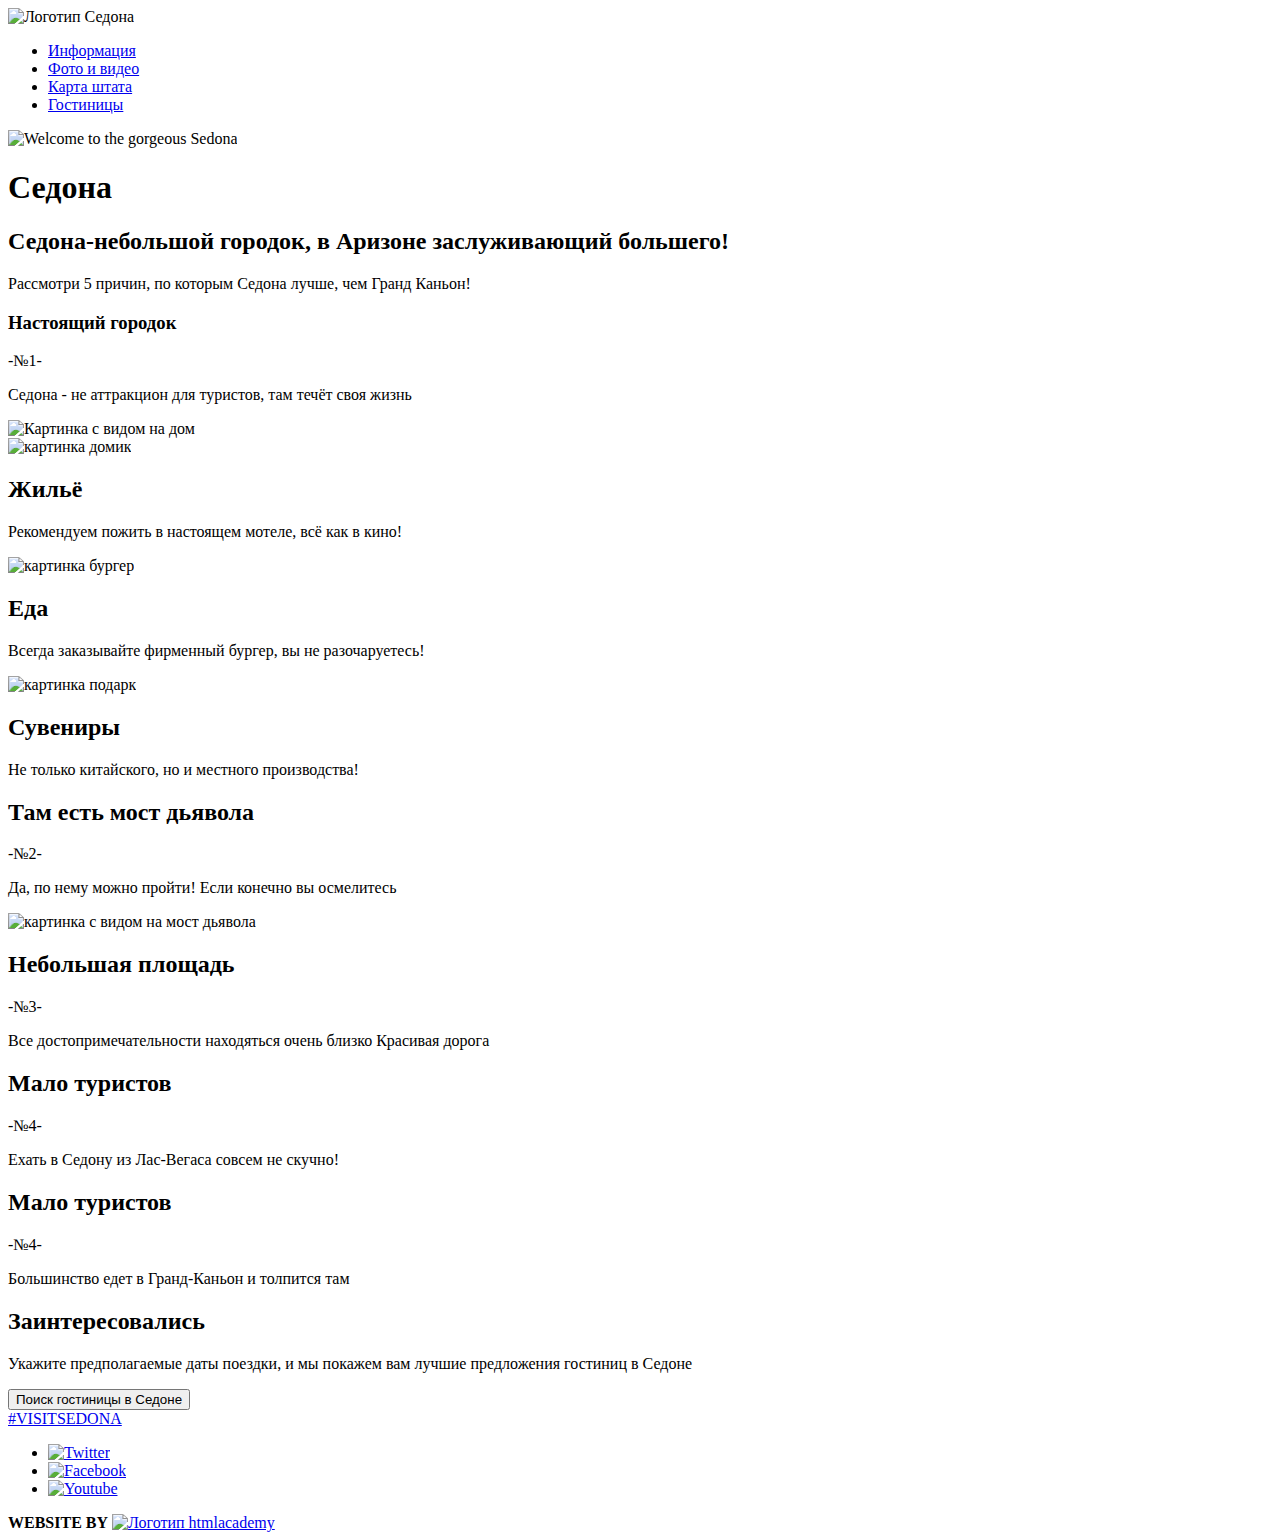
==== index.html @ a9cdaf51 "исправила ошибки в главной странице" ====
<!DOCTYPE html>
<html lang="ru">

<head>
	<meta charset="utf-8">
	<title>HTML Academy: Седона</title>
</head>

<body>
	<header class="main-header">
		<nav class="main-navigation">
			<a class="main-header-logo">
				<img src="img/sedona-logo.png" width="138" height="70" alt="Логотип Седона">
			</a>
			<ul>
				<li>
					<a href="#">Информация</a>
				</li>
				<li>
					<a href="#">Фото и видео</a>
				</li>
				<li>
					<a href="#">Карта штата</a>
				</li>
				<li>
					<a href="#">Гостиницы</a>
				</li>
			</ul>
		</nav>
		<section class="picture">
			<img src="img/Welcome.jpg" width="458" height="352" alt="Welcome to the gorgeous Sedona">
		</section>
	</header>
	<main class="container">
		<h1 class="visually-hidden">Седона</h1>
		<section class="slogan">
			<h2>Седона-небольшой городок, в Аризоне заслуживающий большего!</h2>
			<p>Рассмотри 5 причин, по которым Седона лучше, чем Гранд Каньон!</p>
		</section>
		<section class="reasons">
			<section class="first-reason">
				<div class="first-reason-blue">
					<h3>Настоящий городок</h3>
					<p>-№1-</p>
					<p>Седона - не аттракцион для туристов, там течёт своя жизнь</p>
				</div>
				<img src="img/house-sedona.jpg" width="800" height="256" alt="Картинка с видом на дом">
			</section>
			<section class="specific-reason">
				<section class="housing">
					<img src="img/icon-1.png" width="75" height="72" alt="картинка домик">
					<h2>Жильё</h2>
					<p>Рекомендуем пожить в настоящем мотеле, всё как в кино!</p>
				</section>
				<section class="food">
					<img src="img/icon-2.png" width="64" height="76" alt="картинка бургер">
					<h2>Еда</h2>
					<p>Всегда заказывайте фирменный бургер, вы не разочаруетесь!</p>
				</section>
				<section class="souvenirs">
					<img src="img/icon-3.png" wight="74" heidth="70" alt="картинка подарк">
					<h2>Сувениры</h2>
					<p>Не только китайского, но и местного производства!</p>
				</section>
				<section class="second-reason">
					<div class="second-reason-blue">
						<h2>Там есть мост дьявола</h2>
						<p>-№2-</p>
						<p>Да, по нему можно пройти! Если конечно вы осмелитесь</p>
					</div>
					<img src="img/devil-bridge.jpg" width="800" heidth="256" alt="картинка с видом на мост дьявола">
				</section>
				<section class="third-reason">
					<h2>Небольшая площадь</h2>
					<p>-№3-</p>
					<p>Все достопримечательности находяться очень близко Красивая дорога</p>
				</section>
				<section class="fourth-reason">
					<h2>Мало туристов</h2>
					<p>-№4-</p>
					<p>Ехать в Седону из Лас-Вегаса совсем не скучно!</p>
				</section>
				<section class="fifth-reason">
					<h2>Мало туристов</h2>
					<p>-№4-</p>
					<p>Большинство едет в Гранд-Каньон и толпится там</p>
				</section>
			</section>
			<section class="search-form">
				<h2 class="text-title ">Заинтересовались</h2>
				<p class="text-description ">Укажите предполагаемые даты поездки, и мы покажем вам лучшие предложения гостиниц в Седоне</p>
				<button type="button" class="search">Поиск гостиницы в Седоне</button>
			</section>
			<section class="map">
			</section>

	</main>
</body>
<footer>
	<footer class="main-footer ">
		<a class="site" href="# ">#VISITSEDONA</a>
		<ul class="footer-social ">
			<li>
				<a class="social-button tw" href="#">
					<img src="img/t.jpg" width="46" height="48" alt="Twitter">
				</a>
			</li>
			<li>
				<a class="social-button fb" href="#">
					<img src="img/fb-icon.jpg" width="46" height="48" alt="Facebook">
				</a>
			</li>
			<li>
				<a class="social-button yt" href="#">
					<img src="img/youtube.jpg" width="46" height="48" alt="Youtube">
				</a>
			</li>
		</ul>
		<div>
			<b>WEBSITE BY</b>
			<a href="https://htmlacademy.ru">
				<img src="img/logo-name.png " width="115" heidth="41" alt="Логотип htmlacademy">
			</a>
		</div>
	</footer>

</html>
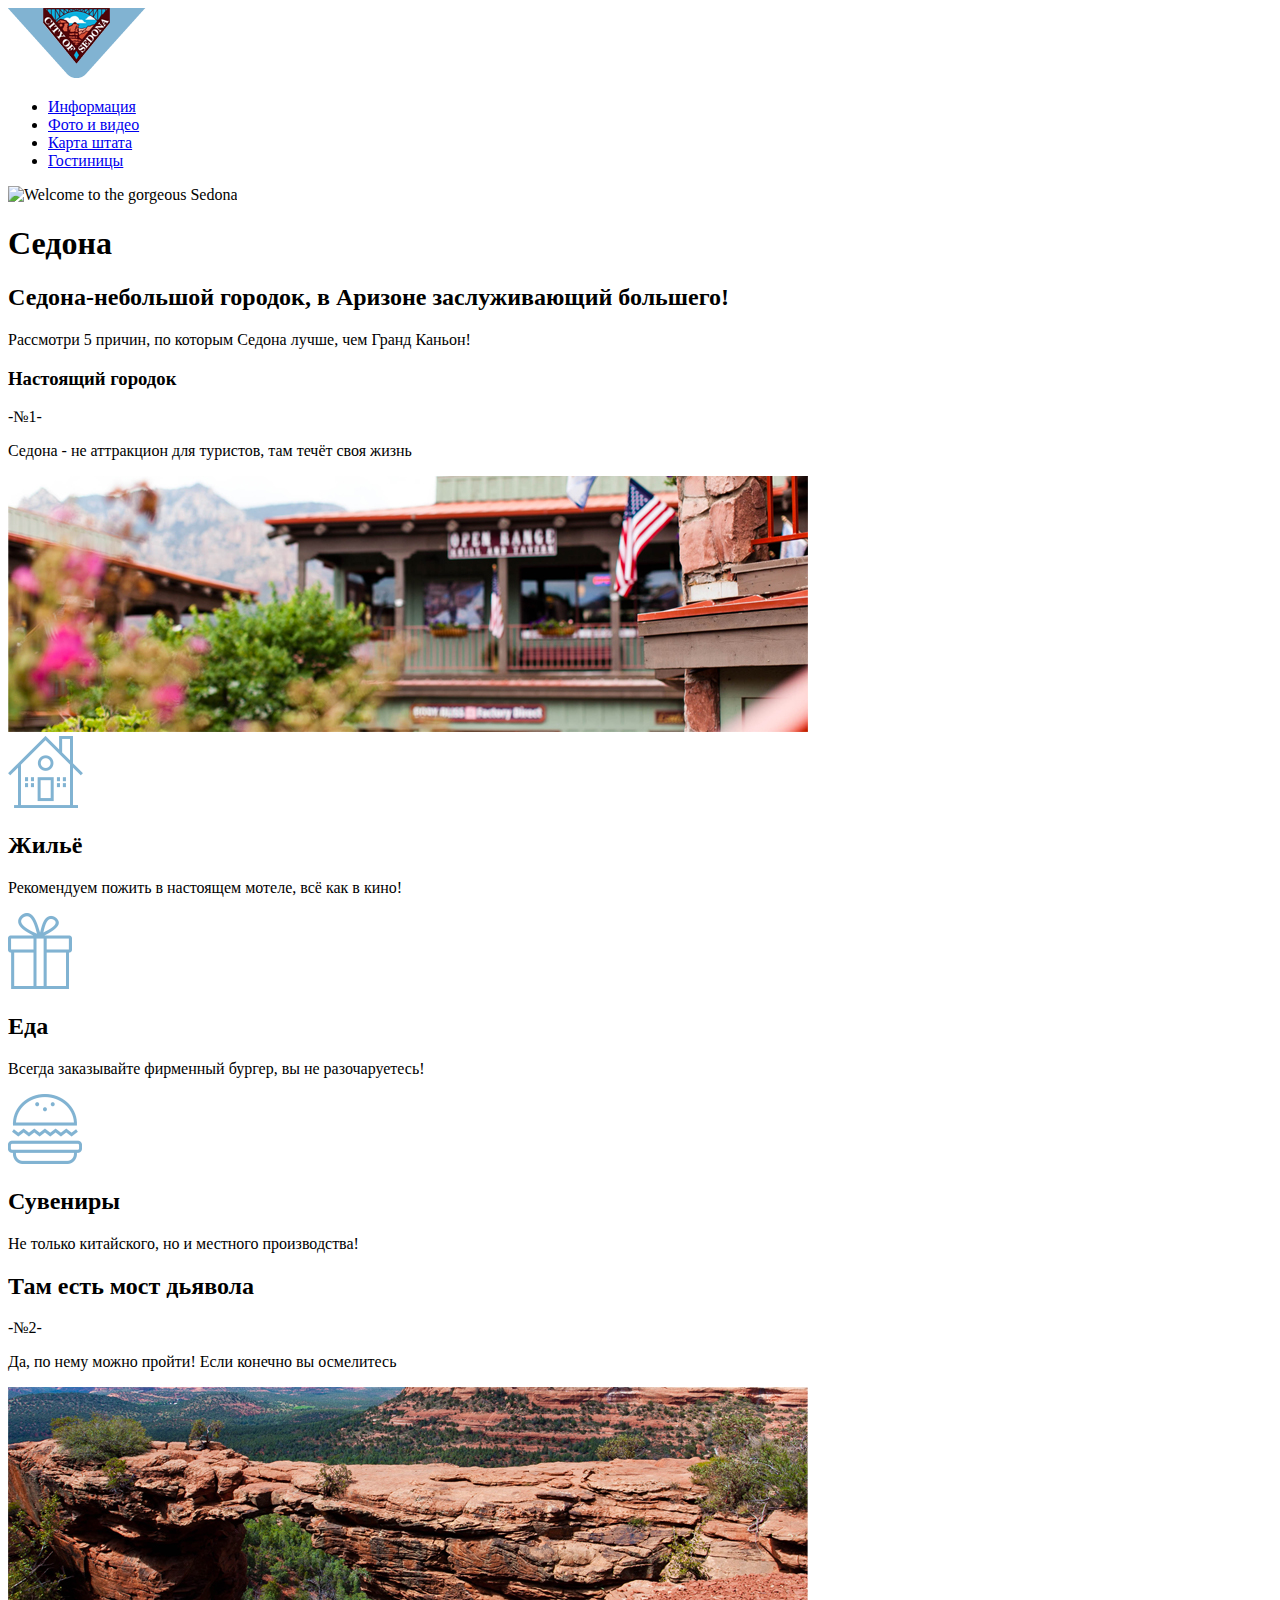
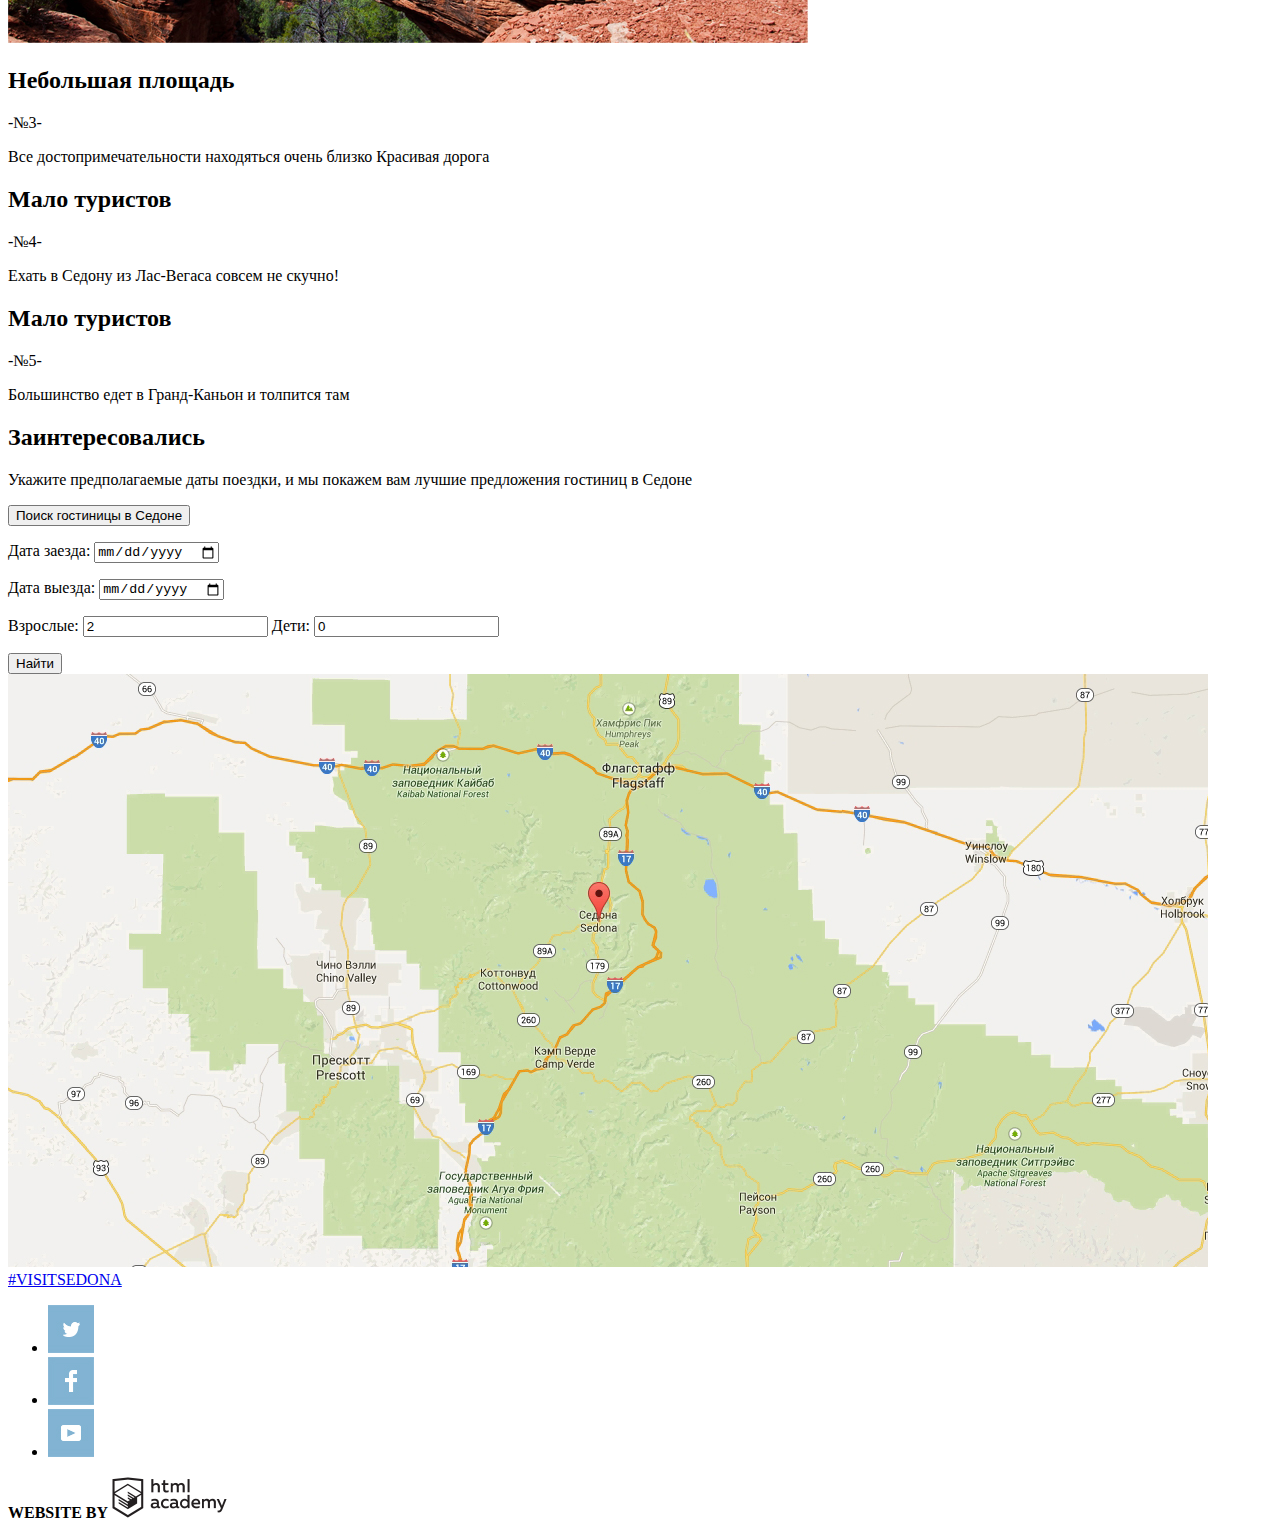
==== commit 952f9b6a: "добавила формы на главную и внутреннюю страницы" ====
--- a/index.html
+++ b/index.html
@@ -62,64 +62,80 @@
 					<h2>Сувениры</h2>
 					<p>Не только китайского, но и местного производства!</p>
 				</section>
-				<section class="second-reason">
-					<div class="second-reason-blue">
-						<h2>Там есть мост дьявола</h2>
-						<p>-№2-</p>
-						<p>Да, по нему можно пройти! Если конечно вы осмелитесь</p>
-					</div>
-					<img src="img/devil-bridge.jpg" width="800" heidth="256" alt="картинка с видом на мост дьявола">
-				</section>
-				<section class="third-reason">
-					<h2>Небольшая площадь</h2>
-					<p>-№3-</p>
-					<p>Все достопримечательности находяться очень близко Красивая дорога</p>
-				</section>
-				<section class="fourth-reason">
-					<h2>Мало туристов</h2>
-					<p>-№4-</p>
-					<p>Ехать в Седону из Лас-Вегаса совсем не скучно!</p>
-				</section>
-				<section class="fifth-reason">
-					<h2>Мало туристов</h2>
-					<p>-№4-</p>
-					<p>Большинство едет в Гранд-Каньон и толпится там</p>
-				</section>
 			</section>
-			<section class="search-form">
-				<h2 class="text-title ">Заинтересовались</h2>
-				<p class="text-description ">Укажите предполагаемые даты поездки, и мы покажем вам лучшие предложения гостиниц в Седоне</p>
-				<button type="button" class="search">Поиск гостиницы в Седоне</button>
+			<section class="second-reason">
+				<div class="second-reason-blue">
+					<h2>Там есть мост дьявола</h2>
+					<p>-№2-</p>
+					<p>Да, по нему можно пройти! Если конечно вы осмелитесь</p>
+				</div>
+				<img src="img/devil-bridge.jpg" width="800" heidth="256" alt="картинка с видом на мост дьявола">
 			</section>
-			<section class="map">
+			<section class="third-fourth-fifth-reasons">
+				<h2>Небольшая площадь</h2>
+				<p>-№3-</p>
+				<p>Все достопримечательности находяться очень близко Красивая дорога</p>
+				<h2>Мало туристов</h2>
+				<p>-№4-</p>
+				<p>Ехать в Седону из Лас-Вегаса совсем не скучно!</p>
+				<h2>Мало туристов</h2>
+				<p>-№5-</p>
+				<p>Большинство едет в Гранд-Каньон и толпится там</p>
 			</section>
-
+		</section>
+		<section class="search-form">
+			<h2 class="text-title ">Заинтересовались</h2>
+			<p class="text-description ">Укажите предполагаемые даты поездки, и мы покажем вам лучшие предложения гостиниц в Седоне</p>
+			<form action="#" method="GET">
+				<p>
+					<button class="button">Поиск гостиницы в Седоне</button>
+				</p>
+				<p>
+					<label for="entry">Дата заезда:</label>
+					<input type="date" id="entry" value="24 апреля 2017">
+				</p>
+				<p>
+					<label for="departure">Дата выезда:</label>
+					<input type="date" id="departure" value="4 июля 2017">
+				</p>
+				<p>
+					<label for="adults">Взрослые:</label>
+					<input type="number" id="adults" name="adults" value="2">
+					<label for="children">Дети:</label>
+					<input type="number" id="children" name="children" value="0">
+				</p>
+				<button class="button" type="submit">Найти</button>
+			</form>
+			<div class="map ">
+				<img src="img/map.jpg " width="1200 " height="593 " alt="Карта Седоны ">
+			</div>
+		</section>
 	</main>
 </body>
 <footer>
 	<footer class="main-footer ">
-		<a class="site" href="# ">#VISITSEDONA</a>
+		<a class="site " href="# ">#VISITSEDONA</a>
 		<ul class="footer-social ">
 			<li>
-				<a class="social-button tw" href="#">
-					<img src="img/t.jpg" width="46" height="48" alt="Twitter">
+				<a class="social-button tw " href="# ">
+					<img src="img/t.jpg " width="46 " height="48 " alt="Twitter ">
 				</a>
 			</li>
 			<li>
-				<a class="social-button fb" href="#">
-					<img src="img/fb-icon.jpg" width="46" height="48" alt="Facebook">
+				<a class="social-button fb " href="# ">
+					<img src="img/fb-icon.jpg " width="46 " height="48 " alt="Facebook ">
 				</a>
 			</li>
 			<li>
-				<a class="social-button yt" href="#">
-					<img src="img/youtube.jpg" width="46" height="48" alt="Youtube">
+				<a class="social-button yt " href="# ">
+					<img src="img/youtube.jpg " width="46 " height="48 " alt="Youtube ">
 				</a>
 			</li>
 		</ul>
 		<div>
 			<b>WEBSITE BY</b>
-			<a href="https://htmlacademy.ru">
-				<img src="img/logo-name.png " width="115" heidth="41" alt="Логотип htmlacademy">
+			<a href="https://htmlacademy.ru ">
+				<img src="img/logo-name.png " width="115 " heidth="41 " alt="Логотип htmlacademy ">
 			</a>
 		</div>
 	</footer>
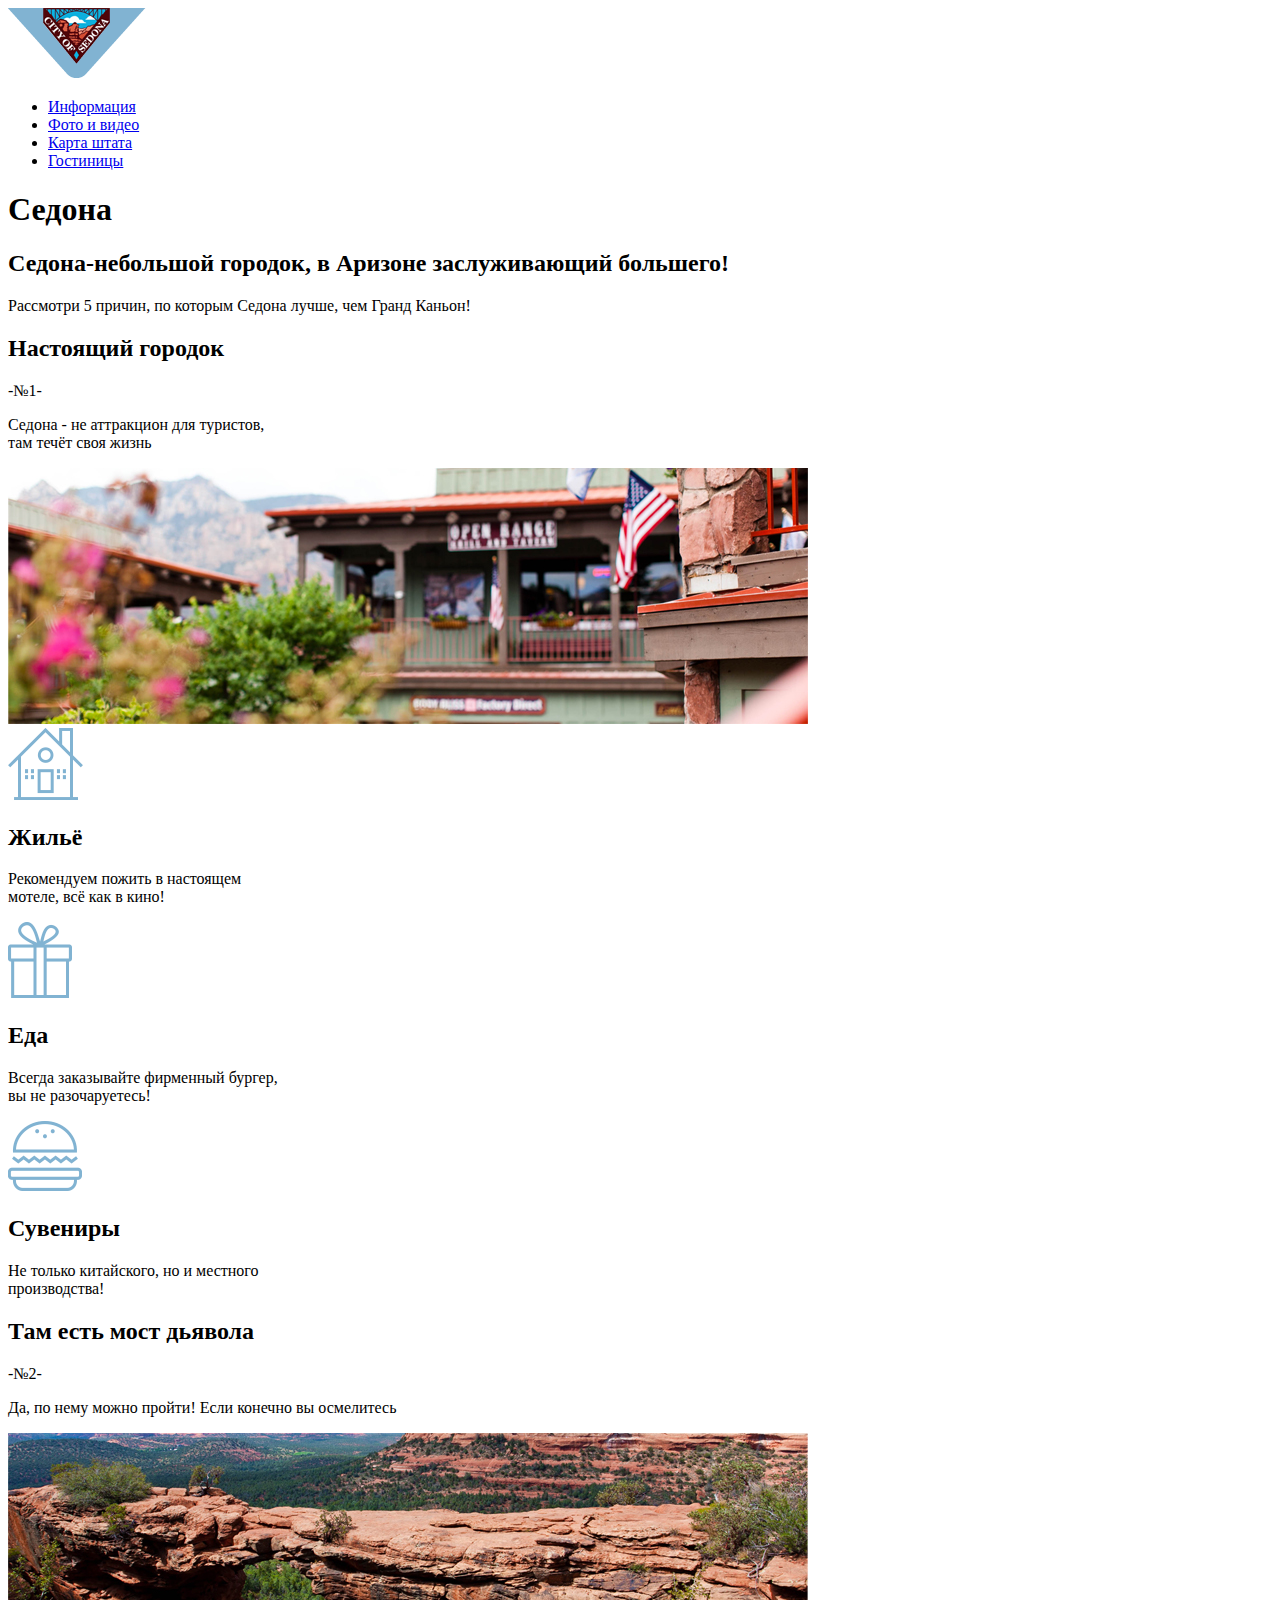
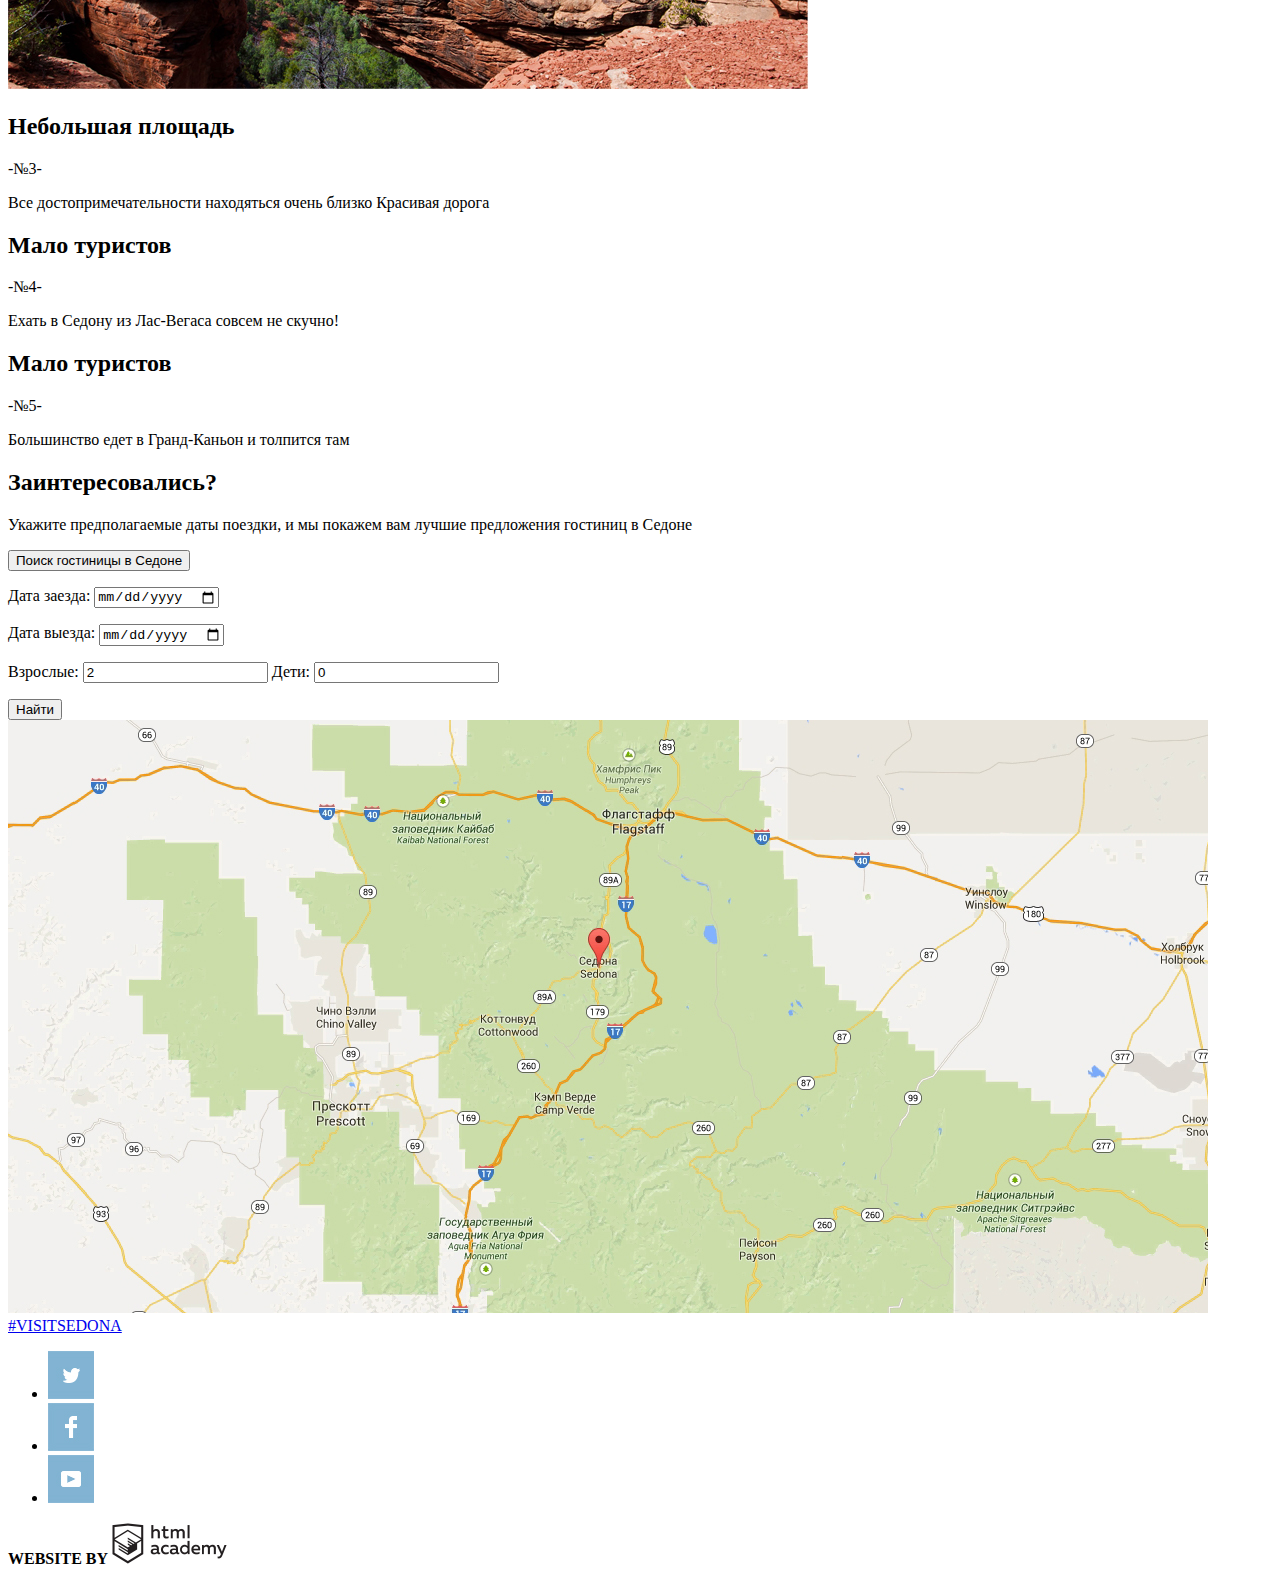
==== commit c4279473: "исправляю ошибки в разметке" ====
--- a/index.html
+++ b/index.html
@@ -4,6 +4,8 @@
 <head>
 	<meta charset="utf-8">
 	<title>HTML Academy: Седона</title>
+	<link href="https://fonts.googleapis.com/css?family=PT+Sans:400,700&amp;subset=cyrillic" rel="stylesheet">
+	<link href="css/style.css" rel="stylesheet">
 </head>
 
 <body>
@@ -27,12 +29,11 @@
 				</li>
 			</ul>
 		</nav>
-		<section class="picture">
-			<img src="img/Welcome.jpg" width="458" height="352" alt="Welcome to the gorgeous Sedona">
-		</section>
+
 	</header>
 	<main class="container">
 		<h1 class="visually-hidden">Седона</h1>
+		<div class="picture"></div>
 		<section class="slogan">
 			<h2>Седона-небольшой городок, в Аризоне заслуживающий большего!</h2>
 			<p>Рассмотри 5 причин, по которым Седона лучше, чем Гранд Каньон!</p>
@@ -40,9 +41,10 @@
 		<section class="reasons">
 			<section class="first-reason">
 				<div class="first-reason-blue">
-					<h3>Настоящий городок</h3>
+					<h2>Настоящий городок</h2>
 					<p>-№1-</p>
-					<p>Седона - не аттракцион для туристов, там течёт своя жизнь</p>
+					<p>Седона - не аттракцион для туристов,
+						<br> там течёт своя жизнь</p>
 				</div>
 				<img src="img/house-sedona.jpg" width="800" height="256" alt="Картинка с видом на дом">
 			</section>
@@ -50,17 +52,20 @@
 				<section class="housing">
 					<img src="img/icon-1.png" width="75" height="72" alt="картинка домик">
 					<h2>Жильё</h2>
-					<p>Рекомендуем пожить в настоящем мотеле, всё как в кино!</p>
+					<p>Рекомендуем пожить в настоящем
+						<br> мотеле, всё как в кино!</p>
 				</section>
 				<section class="food">
 					<img src="img/icon-2.png" width="64" height="76" alt="картинка бургер">
 					<h2>Еда</h2>
-					<p>Всегда заказывайте фирменный бургер, вы не разочаруетесь!</p>
+					<p>Всегда заказывайте фирменный бургер,
+						<br> вы не разочаруетесь!</p>
 				</section>
 				<section class="souvenirs">
 					<img src="img/icon-3.png" wight="74" heidth="70" alt="картинка подарк">
 					<h2>Сувениры</h2>
-					<p>Не только китайского, но и местного производства!</p>
+					<p>Не только китайского, но и местного
+						<br> производства!</p>
 				</section>
 			</section>
 			<section class="second-reason">
@@ -71,20 +76,26 @@
 				</div>
 				<img src="img/devil-bridge.jpg" width="800" heidth="256" alt="картинка с видом на мост дьявола">
 			</section>
-			<section class="third-fourth-fifth-reasons">
-				<h2>Небольшая площадь</h2>
-				<p>-№3-</p>
-				<p>Все достопримечательности находяться очень близко Красивая дорога</p>
-				<h2>Мало туристов</h2>
-				<p>-№4-</p>
-				<p>Ехать в Седону из Лас-Вегаса совсем не скучно!</p>
-				<h2>Мало туристов</h2>
-				<p>-№5-</p>
-				<p>Большинство едет в Гранд-Каньон и толпится там</p>
+			<section class="three-reasons">
+				<section class="third-reason">
+					<h2>Небольшая площадь</h2>
+					<p>-№3-</p>
+					<p>Все достопримечательности находяться очень близко Красивая дорога</p>
+				</section>
+				<section class="fourth-reason">
+					<h2>Мало туристов</h2>
+					<p>-№4-</p>
+					<p>Ехать в Седону из Лас-Вегаса совсем не скучно!</p>
+				</section>
+				<section class="fourth-reason">
+					<h2>Мало туристов</h2>
+					<p>-№5-</p>
+					<p>Большинство едет в Гранд-Каньон и толпится там</p>
+				</section>
 			</section>
 		</section>
 		<section class="search-form">
-			<h2 class="text-title ">Заинтересовались</h2>
+			<h2 class="text-title ">Заинтересовались?</h2>
 			<p class="text-description ">Укажите предполагаемые даты поездки, и мы покажем вам лучшие предложения гостиниц в Седоне</p>
 			<form action="#" method="GET">
 				<p>
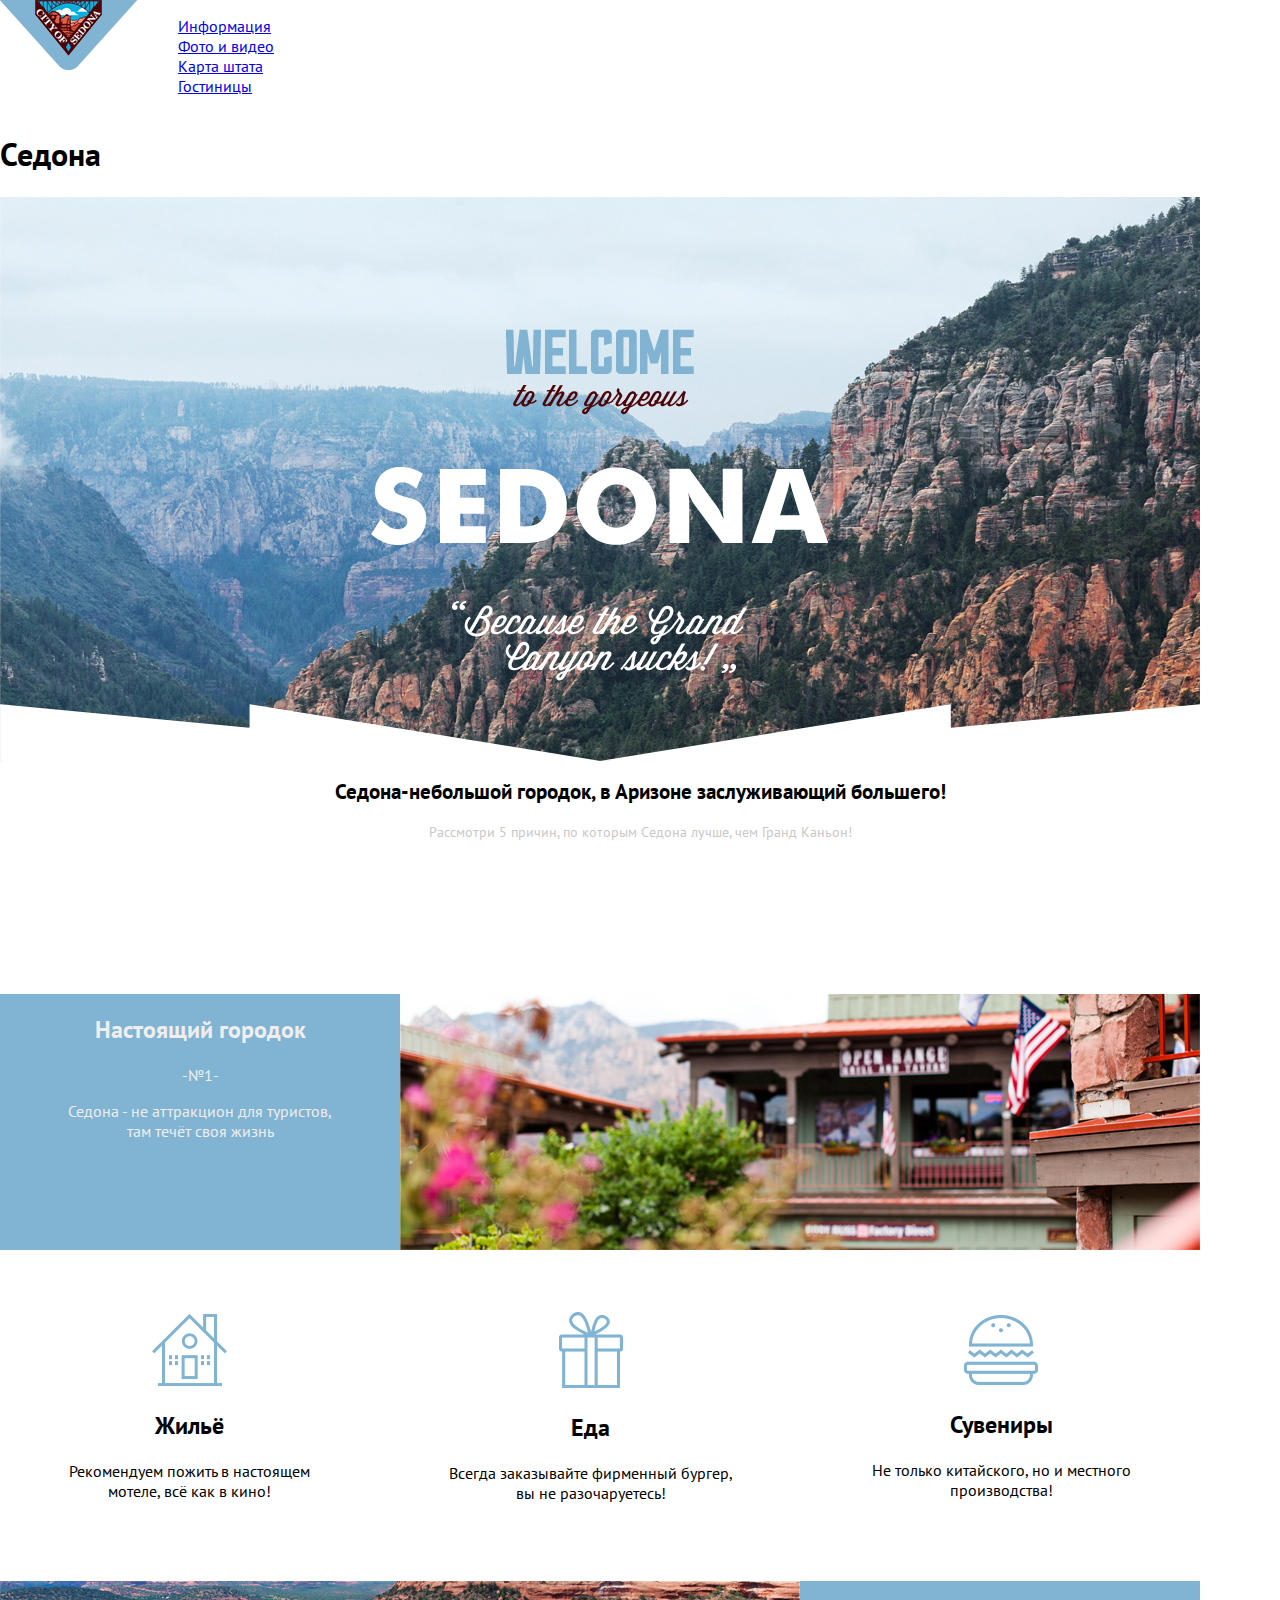
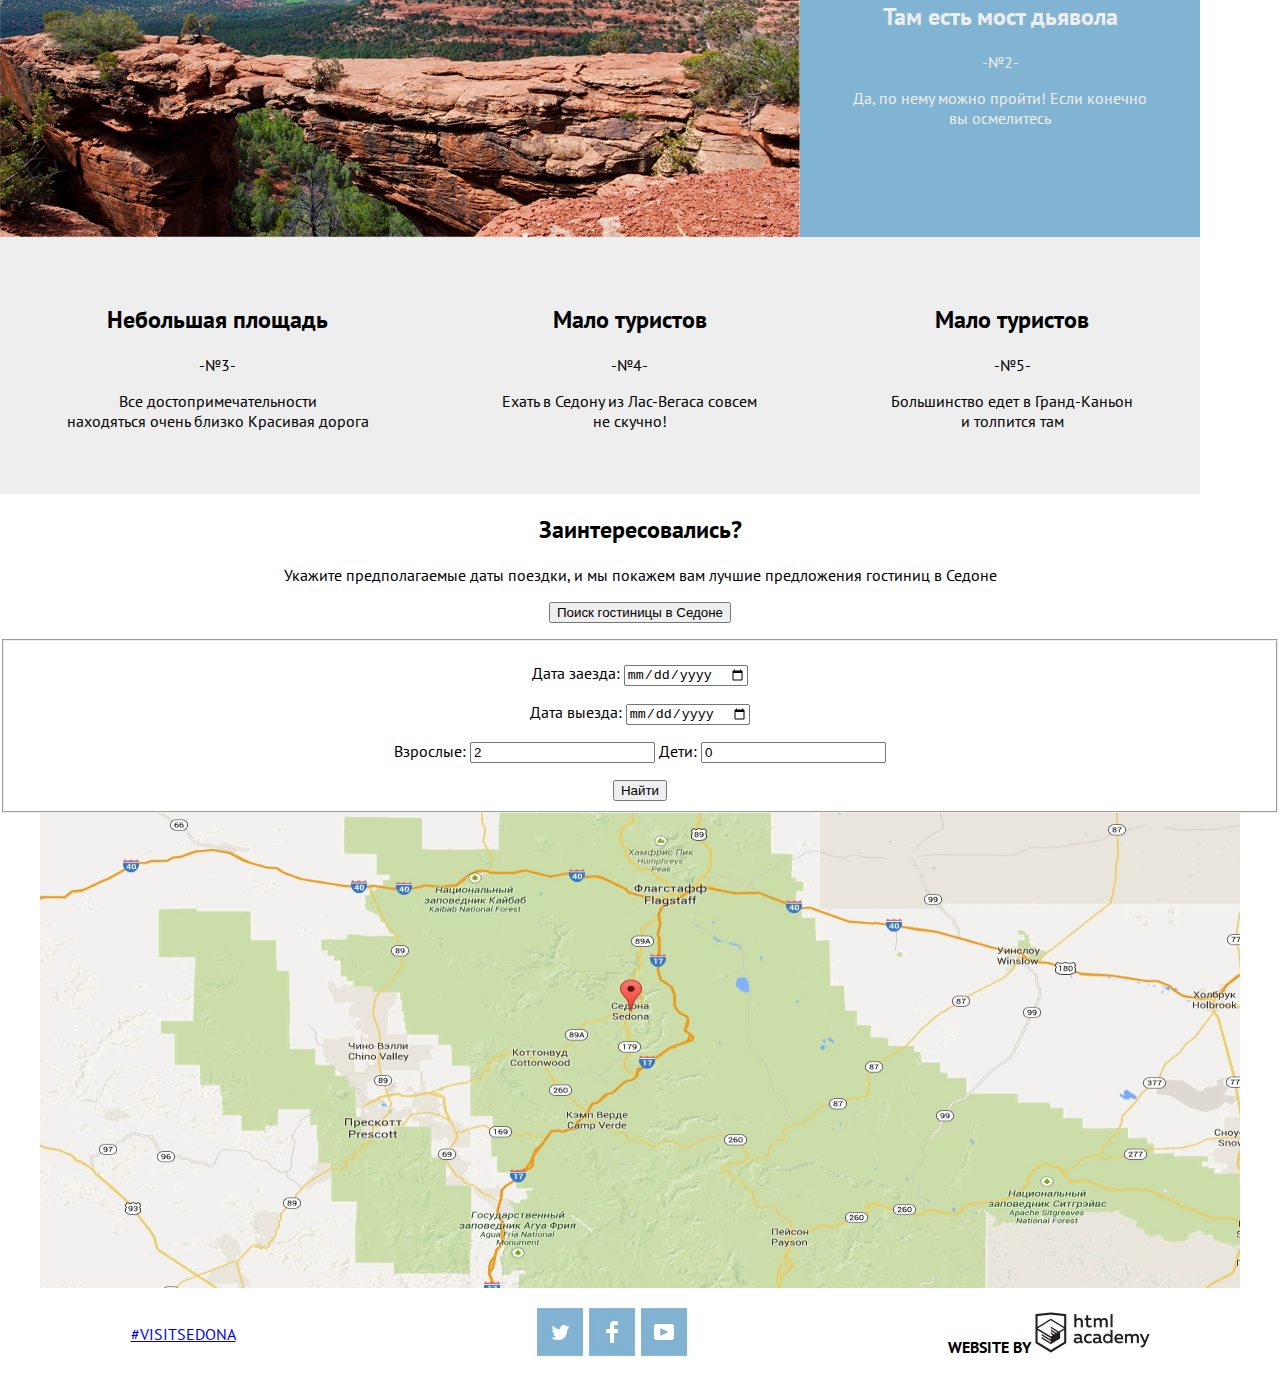
==== commit 6415d9d2: "начинаю добавлять стили" ====
--- a/index.html
+++ b/index.html
@@ -72,7 +72,8 @@
 				<div class="second-reason-blue">
 					<h2>Там есть мост дьявола</h2>
 					<p>-№2-</p>
-					<p>Да, по нему можно пройти! Если конечно вы осмелитесь</p>
+					<p>Да, по нему можно пройти! Если конечно
+						<br> вы осмелитесь</p>
 				</div>
 				<img src="img/devil-bridge.jpg" width="800" heidth="256" alt="картинка с видом на мост дьявола">
 			</section>
@@ -80,75 +81,81 @@
 				<section class="third-reason">
 					<h2>Небольшая площадь</h2>
 					<p>-№3-</p>
-					<p>Все достопримечательности находяться очень близко Красивая дорога</p>
+					<p>Все достопримечательности
+						<br> находяться очень близко Красивая дорога</p>
 				</section>
 				<section class="fourth-reason">
 					<h2>Мало туристов</h2>
 					<p>-№4-</p>
-					<p>Ехать в Седону из Лас-Вегаса совсем не скучно!</p>
+					<p>Ехать в Седону из Лас-Вегаса совсем
+						<br> не скучно!</p>
 				</section>
-				<section class="fourth-reason">
+				<section class="fifth-reason">
 					<h2>Мало туристов</h2>
 					<p>-№5-</p>
-					<p>Большинство едет в Гранд-Каньон и толпится там</p>
+					<p>Большинство едет в Гранд-Каньон
+						<br> и толпится там</p>
 				</section>
 			</section>
 		</section>
 		<section class="search-form">
 			<h2 class="text-title ">Заинтересовались?</h2>
 			<p class="text-description ">Укажите предполагаемые даты поездки, и мы покажем вам лучшие предложения гостиниц в Седоне</p>
-			<form action="#" method="GET">
+			<div class="search">
 				<p>
-					<button class="button">Поиск гостиницы в Седоне</button>
+					<button type="button">Поиск гостиницы в Седоне</button>
 				</p>
-				<p>
-					<label for="entry">Дата заезда:</label>
-					<input type="date" id="entry" value="24 апреля 2017">
-				</p>
-				<p>
-					<label for="departure">Дата выезда:</label>
-					<input type="date" id="departure" value="4 июля 2017">
-				</p>
-				<p>
-					<label for="adults">Взрослые:</label>
-					<input type="number" id="adults" name="adults" value="2">
-					<label for="children">Дети:</label>
-					<input type="number" id="children" name="children" value="0">
-				</p>
-				<button class="button" type="submit">Найти</button>
-			</form>
-			<div class="map ">
-				<img src="img/map.jpg " width="1200 " height="593 " alt="Карта Седоны ">
-			</div>
+				<form action="#" method="POST">
+
+					<fieldset>
+						<p>
+							<label for="entry">Дата заезда:</label>
+							<input type="date" id="entry" value="24 апреля 2017">
+						</p>
+						<p>
+							<label for="departure">Дата выезда:</label>
+							<input type="date" id="departure" value="4 июля 2017">
+						</p>
+						<p>
+							<label for="adults">Взрослые:</label>
+							<input type="number" id="adults" name="adults" value="2">
+							<label for="children">Дети:</label>
+							<input type="number" id="children" name="children" value="0">
+						</p>
+						<button class="button" type="submit">Найти</button>
+					</fieldset>
+					<img src="img/map.jpg" width="1200" height="475" alt="Карта Седоны">
+				</form>
 		</section>
 	</main>
 </body>
 <footer>
-	<footer class="main-footer ">
-		<a class="site " href="# ">#VISITSEDONA</a>
-		<ul class="footer-social ">
+	<footer class="main-footer">
+		<a class="site" href="#">#VISITSEDONA</a>
+		<ul class="footer-social">
 			<li>
-				<a class="social-button tw " href="# ">
-					<img src="img/t.jpg " width="46 " height="48 " alt="Twitter ">
+				<a class="social-button tw" href="#">
+					<img src="img/t.jpg" width="46" height="48" alt="Twitter">
 				</a>
 			</li>
 			<li>
-				<a class="social-button fb " href="# ">
-					<img src="img/fb-icon.jpg " width="46 " height="48 " alt="Facebook ">
+				<a class="social-button fb" href="#">
+					<img src="img/fb-icon.jpg" width="46" height="48" alt="Facebook">
 				</a>
 			</li>
 			<li>
-				<a class="social-button yt " href="# ">
-					<img src="img/youtube.jpg " width="46 " height="48 " alt="Youtube ">
+				<a class="social-button yt" href="#">
+					<img src="img/youtube.jpg" width="46" height="48" alt="Youtube">
 				</a>
 			</li>
 		</ul>
 		<div>
 			<b>WEBSITE BY</b>
-			<a href="https://htmlacademy.ru ">
-				<img src="img/logo-name.png " width="115 " heidth="41 " alt="Логотип htmlacademy ">
+			<a href="https://htmlacademy.ru">
+				<img src="img/logo-name.png" width="115" heidth="41" alt="Логотип htmlacademy">
 			</a>
 		</div>
 	</footer>
+</footer>
 
 </html>--- a/css/style.css
+++ b/css/style.css
@@ -0,0 +1,149 @@
+body {
+    margin: 0;
+    padding: 0;
+    font-family: "PT Sans", "Arial", sans-serif;
+}
+
+.main-navigation {
+    display: flex;
+}
+.picture{
+    height: 564px;
+    width: 1200px;
+    background: url("../img/new-background.jpg");
+    background-position: top center;
+    background-repeat: no-repeat;
+}
+.slogan {
+    text-align: center;
+    background-color:#ffffff;
+    height: 216px;
+}
+.slogan p {
+    color: #c9c9c9;
+    font-size: 14px;
+}
+.slogan h2 {
+    font-size: 21px;
+}
+
+.first-reason-blue{
+    background: #81b3d2;
+    width: 400px;
+    height: 256px;
+    color: #eeeeee;
+    text-align: center;
+}
+.second-reason-blue {
+    background:#81b3d2;
+    width: 400px;
+    height: 256px;
+    color: #eeeeee;
+    text-align: center;
+}
+.first-reason {
+    display: flex;
+    flex-direction: row; 
+}
+.second-reason {
+    display: flex;
+    flex-direction: row-reverse;
+    justify-content: flex-end;
+}
+.specific-reason {
+    display: flex;
+    flex-direction: row;
+    justify-content: space-around;
+    align-items: center;
+    height: 331px;
+    width: 1200px;    
+}
+.housing {
+    text-align: center;
+}
+.food {
+    text-align: center;
+}
+.souvenirs {
+    text-align: center;
+}
+.three-reasons {
+    display: flex;
+    justify-content: space-around;
+    align-items: center;
+    height: 257px;
+    width: 1200px;
+    background: #eeeeee;
+
+}
+.third-reason,
+.fourth-reason,
+.fifth-reason {
+    text-align: center;
+}
+.main-footer {
+    display: flex;
+    justify-content: space-around;
+    align-items: center;
+}
+.footer-social {
+    display: flex;
+    width: 150px;
+    justify-content: space-between;
+}
+.filters {
+    display: flex;
+    background-image: url("../img/filter-background.jpg");
+    width: 1200px;
+    height: 220px;
+    color: #eeeeee;
+}
+.filters .filters-features {
+    display: flex;
+    justify-content: space-around;
+}
+.filters .search {
+    display: flex;
+}
+ul {
+    list-style-type: none;
+}
+.found-features {
+    display: flex;
+    justify-content: space-around;
+    align-items: baseline;
+    width: 668px;
+}
+.sorting-specific {
+    display: flex;
+    justify-content: space-around;
+}
+.sorting-housing {
+    display: flex;
+    flex-direction: column;
+    height: 454px;
+}
+.hotel-features {
+    display: flex;
+    margin-top: 31px;
+    margin-bottom: 31px;
+}
+.motel-features {
+    display: flex;
+    margin-top: 31px;
+    margin-bottom: 31px;
+}
+.apartment-features {
+    display: flex;
+    margin-top: 31px;
+    margin-bottom: 31px;
+}
+.text-title {
+    text-align: center;
+}
+.text-description {
+    text-align: center;
+}
+.search {
+    text-align: center;
+}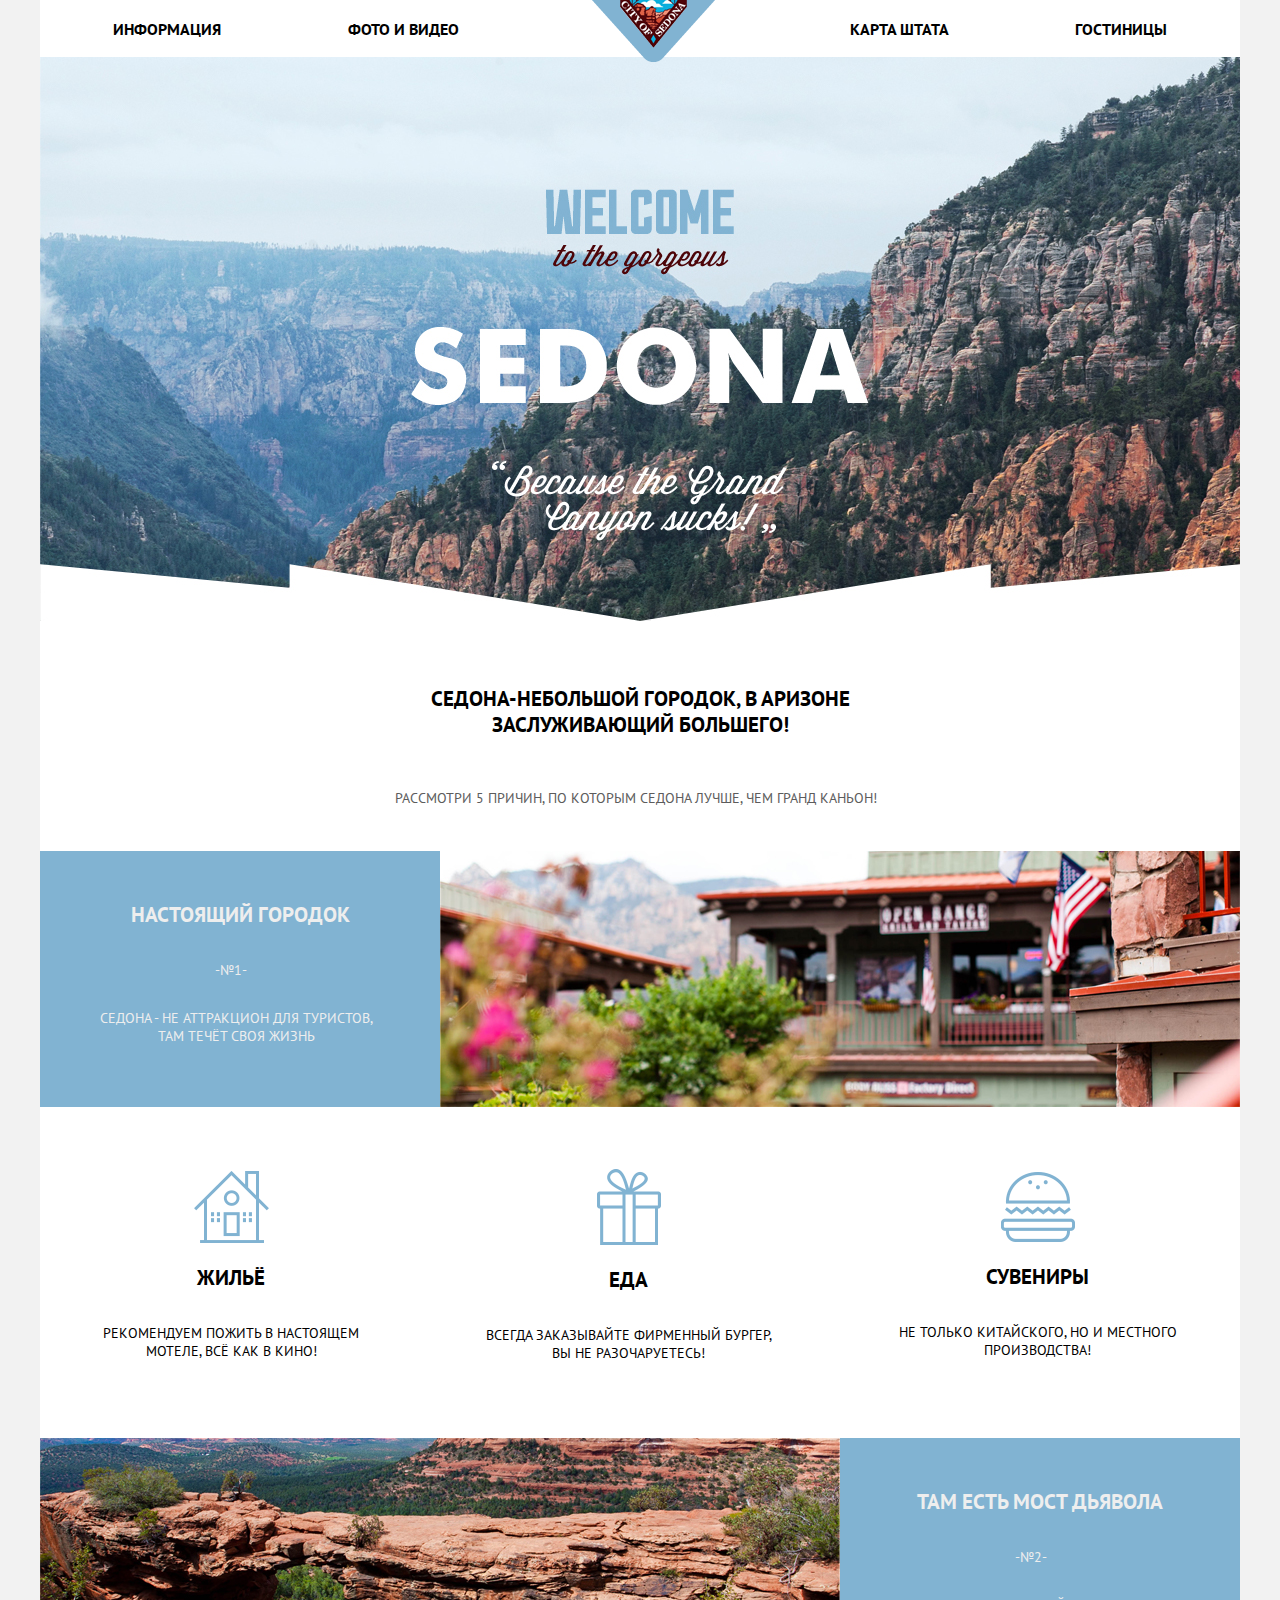
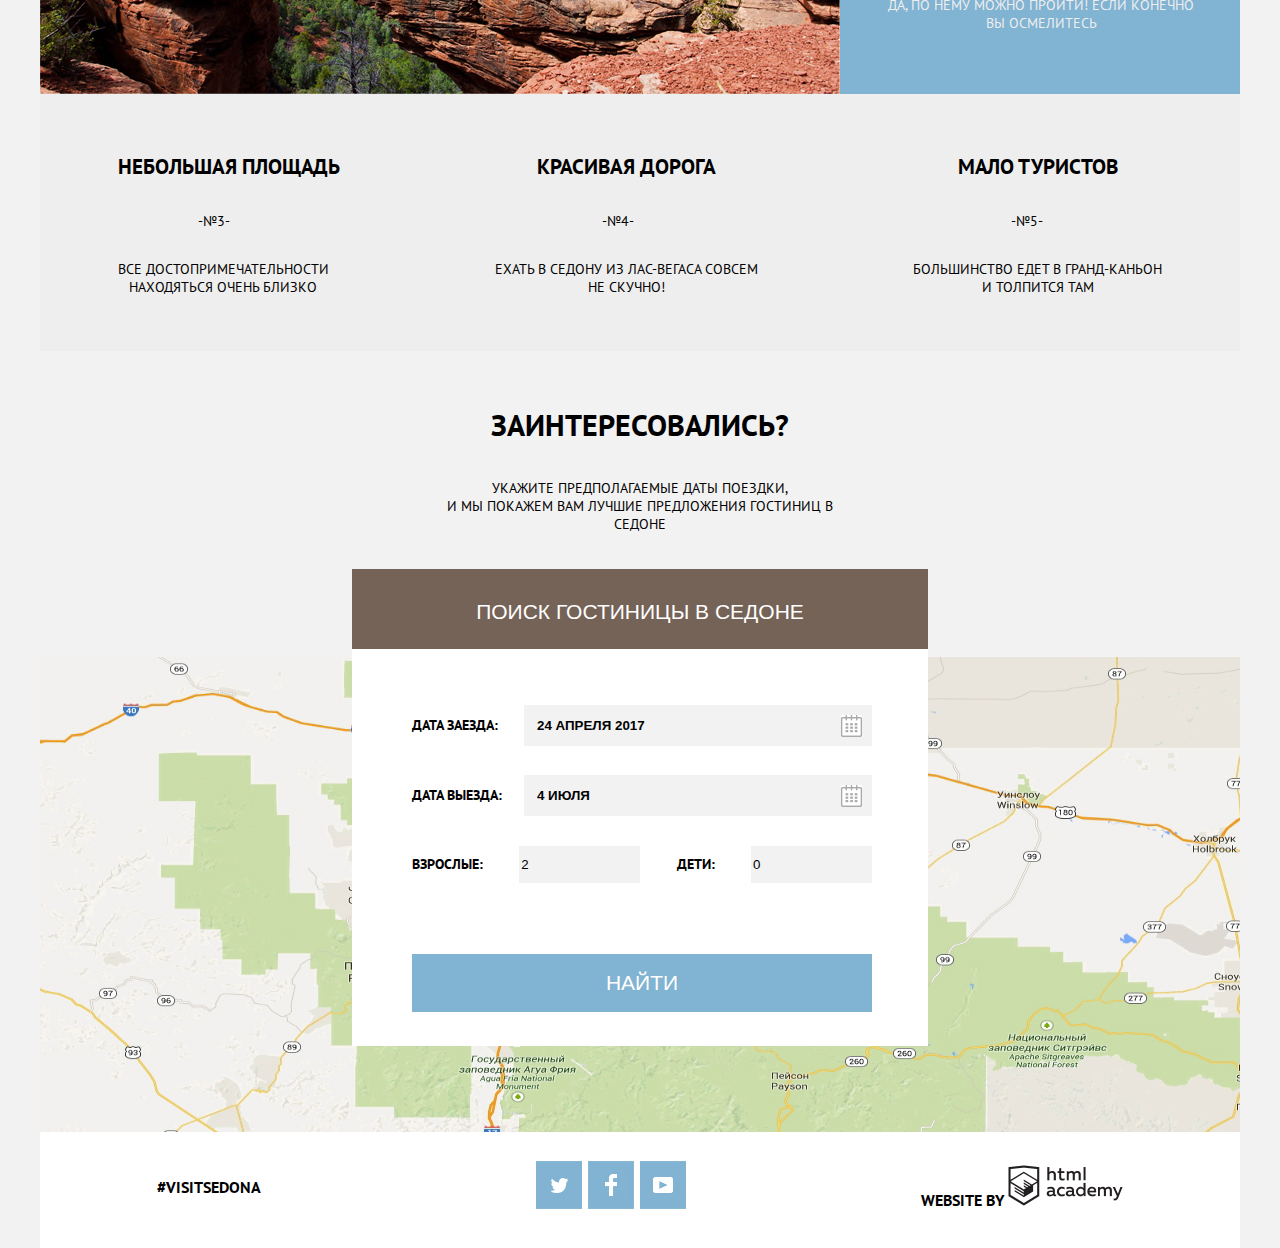
==== commit 5e9e3c68: "изменения в стилях и в разметке" ====
--- a/index.html
+++ b/index.html
@@ -5,157 +5,157 @@
 	<meta charset="utf-8">
 	<title>HTML Academy: Седона</title>
 	<link href="https://fonts.googleapis.com/css?family=PT+Sans:400,700&amp;subset=cyrillic" rel="stylesheet">
+	<link rel="stylesheet" href="css/normalize.css">
 	<link href="css/style.css" rel="stylesheet">
 </head>
 
+
 <body>
-	<header class="main-header">
-		<nav class="main-navigation">
-			<a class="main-header-logo">
-				<img src="img/sedona-logo.png" width="138" height="70" alt="Логотип Седона">
-			</a>
-			<ul>
-				<li>
-					<a href="#">Информация</a>
-				</li>
-				<li>
-					<a href="#">Фото и видео</a>
-				</li>
-				<li>
-					<a href="#">Карта штата</a>
-				</li>
-				<li>
-					<a href="#">Гостиницы</a>
-				</li>
-			</ul>
-		</nav>
+	<div class="wrapper">
+		<header class="main-header">
+			<nav class="main-navigation">
+				<a class="main-header-logo">
+					<img src="img/logotyp.png" width="138" height="70" alt="Логотип Седона">
+				</a>
+				<a class="info" href="#">Информация</a>
+				<a class="photo" href="#">Фото и видео</a>
+				<a class="map" href="#">Карта штата</a>
+				<a class="hotels" href="#">Гостиницы</a>
+			</nav>
 
-	</header>
-	<main class="container">
-		<h1 class="visually-hidden">Седона</h1>
-		<div class="picture"></div>
-		<section class="slogan">
-			<h2>Седона-небольшой городок, в Аризоне заслуживающий большего!</h2>
-			<p>Рассмотри 5 причин, по которым Седона лучше, чем Гранд Каньон!</p>
-		</section>
-		<section class="reasons">
-			<section class="first-reason">
-				<div class="first-reason-blue">
-					<h2>Настоящий городок</h2>
-					<p>-№1-</p>
-					<p>Седона - не аттракцион для туристов,
-						<br> там течёт своя жизнь</p>
-				</div>
-				<img src="img/house-sedona.jpg" width="800" height="256" alt="Картинка с видом на дом">
+		</header>
+		<main class="container">
+			<h1 class="visually-hidden">Седона</h1>
+			<div class="picture"></div>
+			<section class="slogan">
+				<h2>Седона-небольшой городок, в Аризоне
+					<br>заслуживающий большего!</h2>
+				<p>Рассмотри 5 причин, по которым Седона лучше, чем Гранд Каньон!</p>
 			</section>
-			<section class="specific-reason">
-				<section class="housing">
-					<img src="img/icon-1.png" width="75" height="72" alt="картинка домик">
-					<h2>Жильё</h2>
-					<p>Рекомендуем пожить в настоящем
-						<br> мотеле, всё как в кино!</p>
+			<section class="reasons">
+				<section class="first-reason">
+					<div class="first-reason-blue">
+						<h2>Настоящий городок</h2>
+						<p class="number">-№1-</p>
+						<p>Седона - не аттракцион для туристов,
+							<br> там течёт своя жизнь</p>
+					</div>
+					<img src="img/house-sedona.jpg" width="800" height="256" alt="Картинка с видом на дом">
 				</section>
-				<section class="food">
-					<img src="img/icon-2.png" width="64" height="76" alt="картинка бургер">
-					<h2>Еда</h2>
-					<p>Всегда заказывайте фирменный бургер,
-						<br> вы не разочаруетесь!</p>
+				<section class="specific-reason">
+					<section class="housing">
+						<img src="img/icon-1.png" width="75" height="72" alt="картинка домик">
+						<h2>Жильё</h2>
+						<p>Рекомендуем пожить в настоящем
+							<br> мотеле, всё как в кино!</p>
+					</section>
+					<section class="food">
+						<img src="img/icon-2.png" width="64" height="76" alt="картинка бургер">
+						<h2>Еда</h2>
+						<p>Всегда заказывайте фирменный бургер,
+							<br> вы не разочаруетесь!</p>
+					</section>
+					<section class="souvenirs">
+						<img src="img/icon-3.png" wight="74" heidth="70" alt="картинка подарк">
+						<h2>Сувениры</h2>
+						<p>Не только китайского, но и местного
+							<br> производства!</p>
+					</section>
 				</section>
-				<section class="souvenirs">
-					<img src="img/icon-3.png" wight="74" heidth="70" alt="картинка подарк">
-					<h2>Сувениры</h2>
-					<p>Не только китайского, но и местного
-						<br> производства!</p>
+				<section class="second-reason">
+					<div class="second-reason-blue">
+						<h2>Там есть мост дьявола</h2>
+						<p class="number">-№2-</p>
+						<p>Да, по нему можно пройти! Если конечно
+							<br> вы осмелитесь</p>
+					</div>
+					<img src="img/devil-bridge.jpg" width="800" heidth="256" alt="картинка с видом на мост дьявола">
+				</section>
+				<section class="three-reasons">
+					<section class="third-reason">
+						<h2>Небольшая площадь</h2>
+						<p class="number">-№3-</p>
+						<p>Все достопримечательности
+							<br> находяться очень близко</p>
+					</section>
+					<section class="fourth-reason">
+						<h2>Красивая дорога</h2>
+						<p class="number">-№4-</p>
+						<p>Ехать в Седону из Лас-Вегаса совсем
+							<br> не скучно!</p>
+					</section>
+					<section class="fifth-reason">
+						<h2>Мало туристов</h2>
+						<p class="number">-№5-</p>
+						<p>Большинство едет в Гранд-Каньон
+							<br> и толпится там</p>
+					</section>
 				</section>
 			</section>
-			<section class="second-reason">
-				<div class="second-reason-blue">
-					<h2>Там есть мост дьявола</h2>
-					<p>-№2-</p>
-					<p>Да, по нему можно пройти! Если конечно
-						<br> вы осмелитесь</p>
+			<section class="search-form">
+				<h1 class="text-title ">Заинтересовались?</h1>
+				<p class="text-description ">Укажите предполагаемые даты поездки,
+					<br> и мы покажем вам лучшие предложения гостиниц в Седоне</p>
+				<div class="search">
+					<button class="search-hotels" type="button">Поиск гостиницы в Седоне</button>
 				</div>
-				<img src="img/devil-bridge.jpg" width="800" heidth="256" alt="картинка с видом на мост дьявола">
+				<div class="criteria">
+					<form action="#" method="POST">
+						<div class="map-of-sedona">
+							<img src="img/map.jpg" width="1200" height="475" alt="Карта Седоны">
+						</div>
+						<div class="enter">
+							<p>
+								<label for="entry">Дата заезда:</label>
+								<input name="textfield" type="text" id="entry" value="24 апреля 2017">
+							</p>
+							<p>
+								<label for="departure">Дата выезда:</label>
+								<input name="textfield" type="text" id="departure" value="4 июля">
+							</p>
+							<p>
+								<label for="adults">Взрослые:</label>
+								<input type="number" id="adults" name="adults" value="2">
+								<label for="children">Дети:</label>
+								<input type="number" id="children" name="children" size="114" value="0">
+							</p>
+							<button class="button" type="submit">Найти</button>
+						</div>
+					</form>
+				</div>
 			</section>
-			<section class="three-reasons">
-				<section class="third-reason">
-					<h2>Небольшая площадь</h2>
-					<p>-№3-</p>
-					<p>Все достопримечательности
-						<br> находяться очень близко Красивая дорога</p>
-				</section>
-				<section class="fourth-reason">
-					<h2>Мало туристов</h2>
-					<p>-№4-</p>
-					<p>Ехать в Седону из Лас-Вегаса совсем
-						<br> не скучно!</p>
-				</section>
-				<section class="fifth-reason">
-					<h2>Мало туристов</h2>
-					<p>-№5-</p>
-					<p>Большинство едет в Гранд-Каньон
-						<br> и толпится там</p>
-				</section>
-			</section>
-		</section>
-		<section class="search-form">
-			<h2 class="text-title ">Заинтересовались?</h2>
-			<p class="text-description ">Укажите предполагаемые даты поездки, и мы покажем вам лучшие предложения гостиниц в Седоне</p>
-			<div class="search">
-				<p>
-					<button type="button">Поиск гостиницы в Седоне</button>
-				</p>
-				<form action="#" method="POST">
 
-					<fieldset>
-						<p>
-							<label for="entry">Дата заезда:</label>
-							<input type="date" id="entry" value="24 апреля 2017">
-						</p>
-						<p>
-							<label for="departure">Дата выезда:</label>
-							<input type="date" id="departure" value="4 июля 2017">
-						</p>
-						<p>
-							<label for="adults">Взрослые:</label>
-							<input type="number" id="adults" name="adults" value="2">
-							<label for="children">Дети:</label>
-							<input type="number" id="children" name="children" value="0">
-						</p>
-						<button class="button" type="submit">Найти</button>
-					</fieldset>
-					<img src="img/map.jpg" width="1200" height="475" alt="Карта Седоны">
-				</form>
-		</section>
-	</main>
+
+		</main>
+		<footer>
+			<footer class="main-footer">
+				<a class="site" href="#">#VISITSEDONA</a>
+				<ul class="footer-social">
+					<li>
+						<a class="social-button tw" href="#">
+							<img src="img/t.jpg" width="46" height="48" alt="Twitter">
+						</a>
+					</li>
+					<li>
+						<a class="social-button fb" href="#">
+							<img src="img/fb-icon.jpg" width="46" height="48" alt="Facebook">
+						</a>
+					</li>
+					<li>
+						<a class="social-button yt" href="#">
+							<img src="img/youtube.jpg" width="46" height="48" alt="Youtube">
+						</a>
+					</li>
+				</ul>
+				<div>
+					<b>WEBSITE BY</b>
+					<a href="https://htmlacademy.ru">
+						<img src="img/logo_name.png" width="115" heidth="41" alt="Логотип htmlacademy">
+					</a>
+				</div>
+			</footer>
+		</footer>
+	</div>
 </body>
-<footer>
-	<footer class="main-footer">
-		<a class="site" href="#">#VISITSEDONA</a>
-		<ul class="footer-social">
-			<li>
-				<a class="social-button tw" href="#">
-					<img src="img/t.jpg" width="46" height="48" alt="Twitter">
-				</a>
-			</li>
-			<li>
-				<a class="social-button fb" href="#">
-					<img src="img/fb-icon.jpg" width="46" height="48" alt="Facebook">
-				</a>
-			</li>
-			<li>
-				<a class="social-button yt" href="#">
-					<img src="img/youtube.jpg" width="46" height="48" alt="Youtube">
-				</a>
-			</li>
-		</ul>
-		<div>
-			<b>WEBSITE BY</b>
-			<a href="https://htmlacademy.ru">
-				<img src="img/logo-name.png" width="115" heidth="41" alt="Логотип htmlacademy">
-			</a>
-		</div>
-	</footer>
-</footer>
 
-</html>+</html--- a/css/style.css
+++ b/css/style.css
@@ -1,11 +1,69 @@
 body {
+    padding: 0;
     margin: 0;
-    padding: 0;
     font-family: "PT Sans", "Arial", sans-serif;
-}
-
+    text-transform: uppercase;
+    max-width: 1280px;
+    background: #f2f2f2;
+}
+.wrapper {
+    width: 1200px;
+    margin: 0 auto;
+    box-shadow: rgba(0,1,1,0.2);
+}
+.visually-hidden {
+    position: absolute;
+    width: 1px;
+    height: 1px;
+    margin: -1px;
+    border: 0;
+    padding: 0;
+    white-space: nowrap;
+    clip-path: inset(100%);
+    clip: rect(0 0 0 0);
+    overflow: hidden;
+}
+h2 {
+    font-size: 21px;
+}
+p {
+    font-size: 14px;
+}
+h1 {
+    font-size: 30px;
+}
 .main-navigation {
     display: flex;
+    background: #ffffff;
+    justify-content: space-between;
+    height: 57px;
+    align-items: center;
+    font-weight: bold;
+    width: 1200px;
+}
+.main-navigation .info{
+    order: -2;
+    padding-left: 73px;
+    text-decoration: none;
+    color: black;
+}
+.main-navigation .photo {
+    order: -1;
+    text-decoration: none;
+    color: black;
+   
+}
+.main-navigation .hotels {
+    padding-right: 73px;
+    text-decoration: none;
+    color: black;
+}
+.main-navigation .map {
+    text-decoration: none;
+    color: black;
+}
+h1, h2, p {
+    text-transform: uppercase;
 }
 .picture{
     height: 564px;
@@ -17,23 +75,50 @@
 .slogan {
     text-align: center;
     background-color:#ffffff;
-    height: 216px;
+    height: 230px;
+    width: 1200px;
 }
 .slogan p {
-    color: #c9c9c9;
-    font-size: 14px;
+    padding-left: 355px;
+    color: #5c5c5c;
+    margin: 0 auto;
+    padding-bottom: 60px;
 }
 .slogan h2 {
-    font-size: 21px;
+    line-height: 26px;
+    padding-top: 65px;
+    padding-bottom: 36px;
+    margin: 0px;
 }
 
 .first-reason-blue{
+    display: block;
     background: #81b3d2;
     width: 400px;
     height: 256px;
     color: #eeeeee;
     text-align: center;
 }
+.first-reason-blue h2 {
+    padding-top: 33px;
+}
+.first-reason-blue p {
+    padding-left: 60px;
+}
+.first-reason-blue .number,
+.second-reason-blue .number {
+    padding-left: 175px;
+}
+.three-reasons .number {
+    padding-left: 80px;
+}
+.fifth-reason .number {
+    padding-left: 98px;
+}
+.fourth-reason .number{
+    padding-left: 107px;
+}
+    
 .second-reason-blue {
     background:#81b3d2;
     width: 400px;
@@ -41,6 +126,12 @@
     color: #eeeeee;
     text-align: center;
 }
+.second-reason-blue h2 {
+    padding-top: 33px;
+}
+.second-reason-blue p {
+    padding-left: 48px;
+}
 .first-reason {
     display: flex;
     flex-direction: row; 
@@ -56,7 +147,8 @@
     justify-content: space-around;
     align-items: center;
     height: 331px;
-    width: 1200px;    
+    width: 1200px;
+    background: #ffffff;    
 }
 .housing {
     text-align: center;
@@ -81,10 +173,110 @@
 .fifth-reason {
     text-align: center;
 }
+.map-of-sedona {
+    position: absolute;
+    top: 2257px;
+}
+.search-form {
+    height: 755px;
+}
+.search-form .text-title {
+    padding-top: 34px;
+}
+.text-description {
+    display: block;
+    width: 435px;
+    height: 35px;
+    padding-bottom: 55px;
+  
+    margin: auto;
+}
+.search-hotels {
+    background: #766357;
+    color: white;
+    height: 86px;
+    width: 576px;
+    font-size: 21px;
+    text-transform: uppercase;
+    border: none;
+    padding: 0; 
+}
+.enter {
+    position: relative;
+    left: 312px;
+    top: -20px;
+    height: 397px;
+    width: 576px;
+    background: white ;
+    margin: 0;
+}
+
+.enter .button {
+    position: relative;
+    width: 460px;
+    height: 58px;
+    background: #81b3d2;
+    color: white;
+    font-size: 21px;
+    text-transform: uppercase;
+    left: 60px;
+    bottom: -57px;
+    border: none;
+}
+
+.enter p{
+    display: block;
+    font-weight: bold;
+    margin-left: 60px;
+    width: 460px;
+    
+}
+input[type="text"] {
+    background: #f2f2f2 url("../img/calendar.jpg") no-repeat;
+    background-position: 317px;
+    width: 333px;
+    height: 39px;
+    border: none;
+    text-transform: uppercase;
+    font-weight: bold;
+    
+}
+input[type="number"] {
+    background: #f2f2f2;
+    width: 117px;
+    height: 35px;
+    border: none;
+}
+p:first-child  {
+    display: flex;
+    align-items: baseline;
+    justify-content: space-between;
+    padding-top: 56px;
+}
+p:nth-child(2) {
+    display: flex;
+    align-items: baseline;
+    justify-content: space-between;
+    padding-top: 15px;
+}
+#departure {
+    padding-left: 13px;
+}
+#entry {
+    padding-left: 13px;
+}
+p:nth-child(3) {
+    padding-top: 16px;
+    display: flex;
+    align-items: baseline;
+    justify-content: space-between;
+}
 .main-footer {
     display: flex;
     justify-content: space-around;
     align-items: center;
+    height: 122px;
+    background: #ffffff;
 }
 .footer-social {
     display: flex;
@@ -101,9 +293,55 @@
 .filters .filters-features {
     display: flex;
     justify-content: space-around;
-}
-.filters .search {
-    display: flex;
+    width: 600px;
+}
+.filter-infrastructure ul {
+    padding: 0;
+} 
+.filter-type-of-housing ul {
+    padding: 0;
+}
+
+.search-range {
+    display: block;
+    position: relative;
+    left: 210px;
+    padding-right: 0;
+    width: 325px;
+}
+.search-range h3 {
+    text-align: center;
+    font-size: 16px;
+    text-transform: uppercase;
+}
+input.min-price,
+input.max-price {
+    display: block;
+    width: 160px;
+    height: 34px;
+    background: rgba(0, 0, 0, 0);
+    border: #ffffff solid 2px;
+    border-collapse: collapse;
+    color: #ffffff;
+}
+.price-controls p {
+    padding-top: 0;
+    width: 320px;
+    height: 34px;
+    border-collapse: collapse;
+}
+   
+
+.btn-transparent {
+    display: block;
+    margin: 0 auto;
+    width: 136px;
+    height: 39px;
+    border: #ffffff solid 2px;
+    background: rgba(0, 0, 0, 0);
+    color: #ffffff;
+    
+   
 }
 ul {
     list-style-type: none;
@@ -112,7 +350,8 @@
     display: flex;
     justify-content: space-around;
     align-items: baseline;
-    width: 668px;
+    align-content: stretch;
+    background: #ffffff;
 }
 .sorting-specific {
     display: flex;
@@ -120,23 +359,113 @@
 }
 .sorting-housing {
     display: flex;
-    flex-direction: column;
-    height: 454px;
-}
-.hotel-features {
-    display: flex;
-    margin-top: 31px;
-    margin-bottom: 31px;
-}
-.motel-features {
-    display: flex;
-    margin-top: 31px;
-    margin-bottom: 31px;
-}
+    flex-direction: column; 
+    background: #ffffff;
+}
+.hotel-features,
+.motel-features,
 .apartment-features {
-    display: flex;
-    margin-top: 31px;
-    margin-bottom: 31px;
+    display: block;
+    height: 152px;
+    padding: 0 5%;
+    border-top: #e5e5e5 solid 2px;
+    border-bottom: #e5e5e5 solid 2px;
+}
+.hotel-features figure,
+.motel-features figure,
+.apartment-features figure {
+    float: left;
+    margin: 30px 0;
+    margin-right: 30px;
+}
+.hotel-features .hotel,
+.motel-features .motel,
+.apartment-features .apartment {
+    float: left;
+    width: 256px;
+    height: 152px;
+}
+h3 .hotel-name,
+h3 .motel-name,
+h3 .apartment-name {
+    margin-top: 0;
+    padding: 0;
+} 
+.hotel-name,
+.motel-name,
+.apartment-name {
+    margin: 0;
+    padding: 0;
+    font-size: 21px;
+    font-weight: bold;
+    line-height: 26px;
+    text-align: left;
+    text-decoration: none;
+    color: black;
+
+}
+
+.detailed {
+    text-decoration: none;
+    color: #ffffff;
+    background: #81b3d2;
+    
+
+}
+.book {
+    text-decoration: none;
+    color: #ffffff;
+    background: #766357;
+}
+
+.hotel-name:focus,
+.hotel-name:hover,
+.motel-name:focus,
+.motel-name:hover,
+.apartment-name:focus,
+.apartment-name:hover {
+    color: #81b3d2;
+}
+.hotel-name:active,
+.motel-name:active,
+.apartment-name:active{
+    color: #b2b2b2
+}
+.hotel-view-price a,
+.motel-view-price a,
+.apartment-view-price a {
+    float: left;
+    margin: 0;
+    margin-right: 6px;
+    margin-bottom: 10px;
+    padding: 0;
+    width: 110px;
+    font-size: 14px;
+    font-weight: 400;
+    line-height: 21px;
+    text-align: left;
+}
+
+.rating-stars {
+    display: block;
+    float: right;
+    width: 110px;
+    height: 148px;
+}
+.stars {
+    display: block;
+    margin-top: 30px;
+}
+.rating {
+    margin: 0;
+    height: 26px;
+    margin-top: 48px;
+}
+
+.main-footer .site {
+    text-decoration: none;
+    color: black;
+    font-weight: bold;
 }
 .text-title {
     text-align: center;
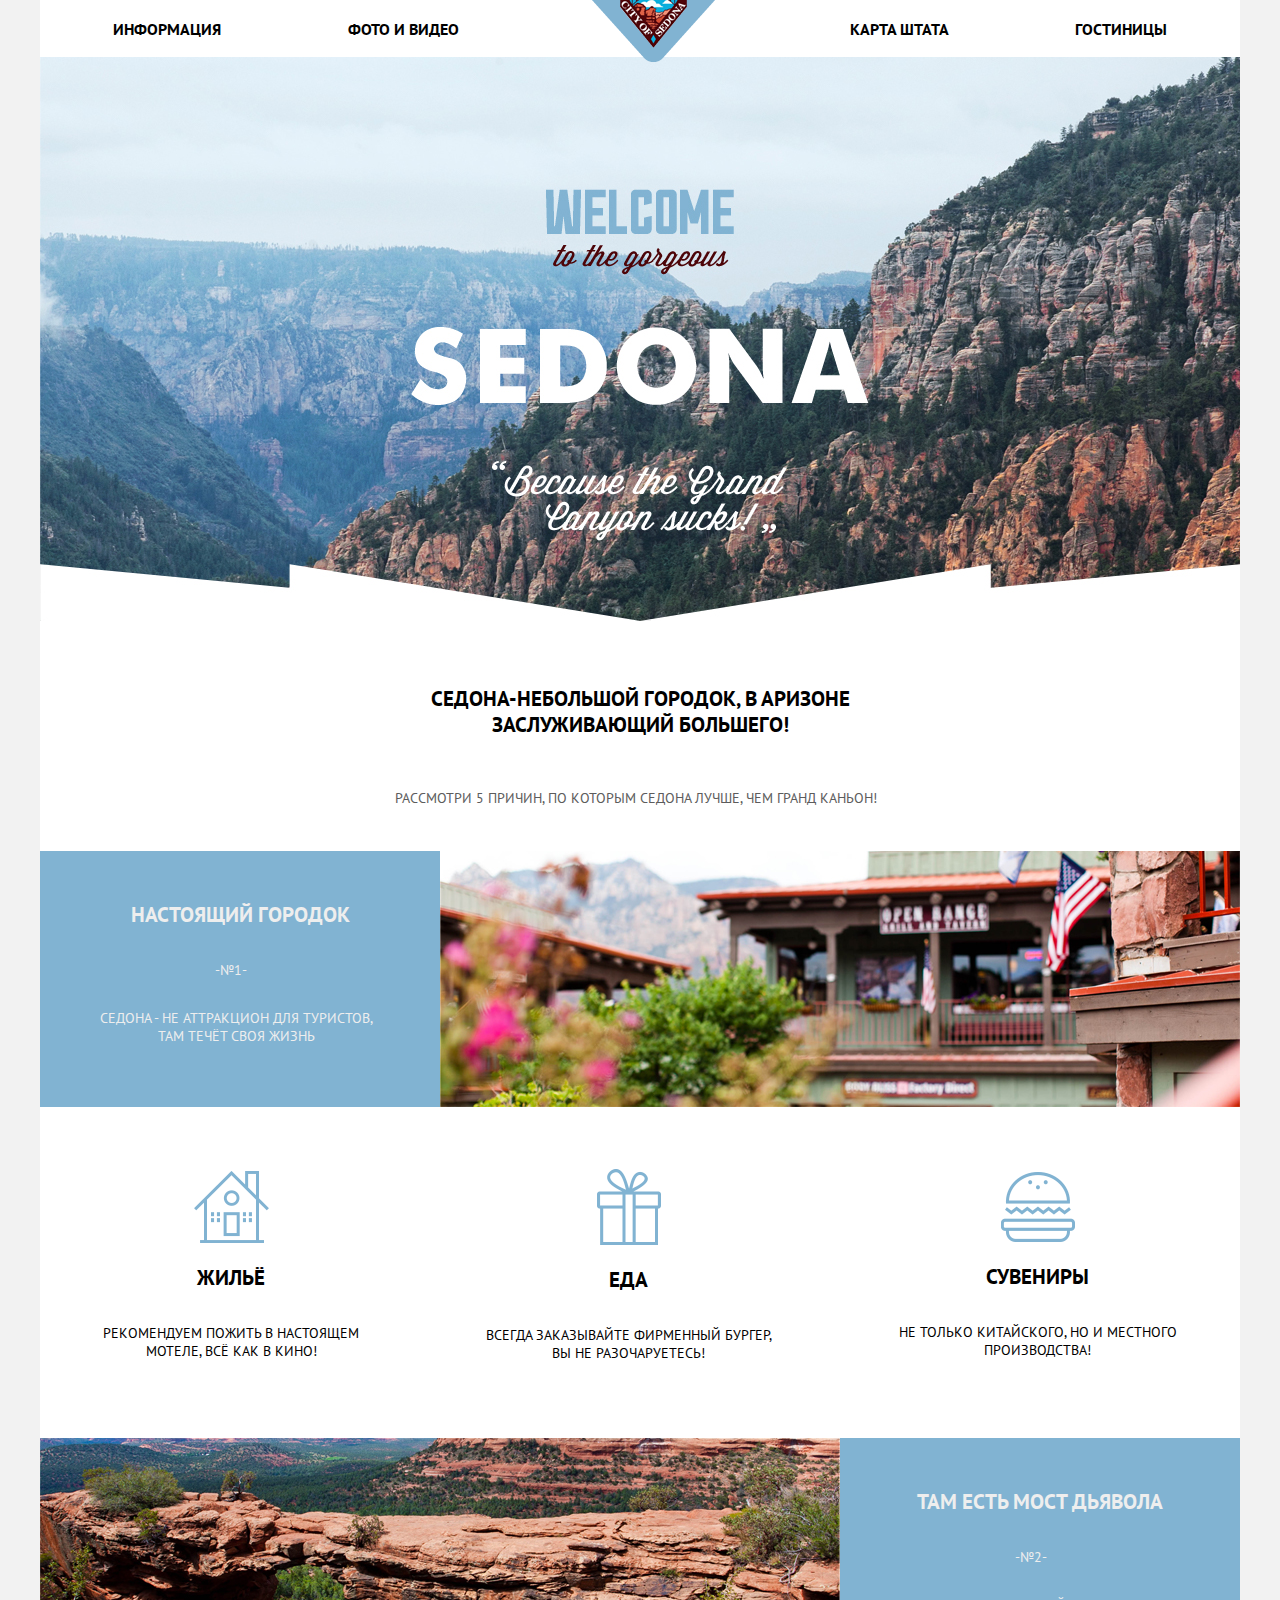
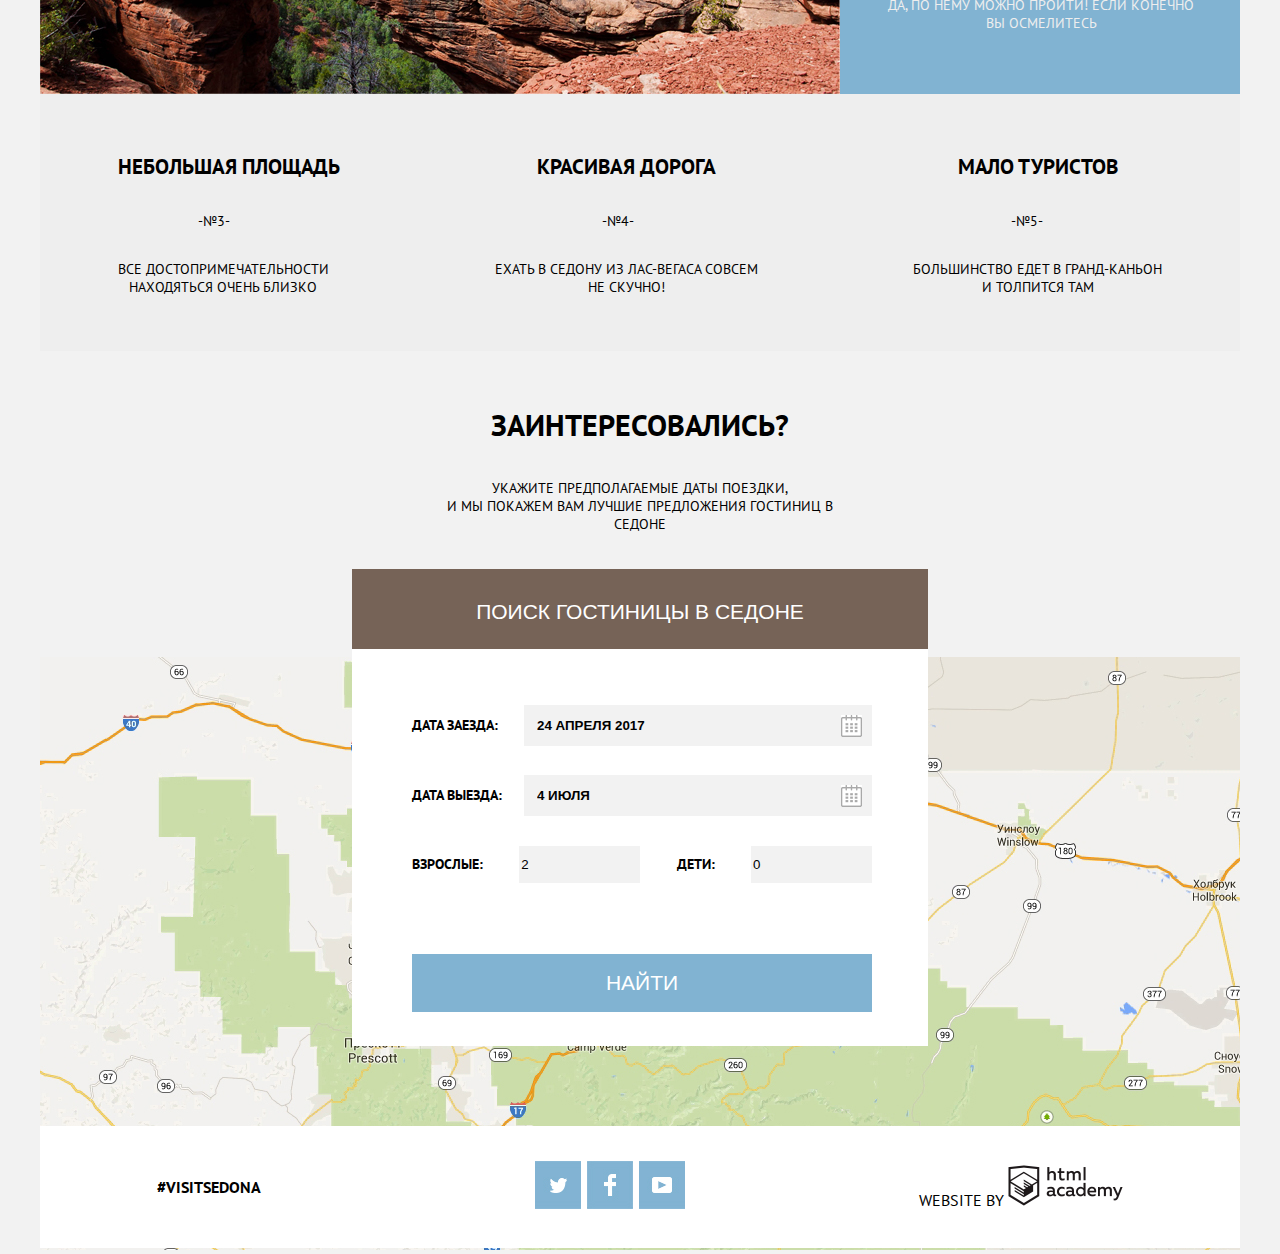
==== commit dd89f8bb: "изменнения в стилях" ====
--- a/index.html
+++ b/index.html
@@ -132,25 +132,37 @@
 				<a class="site" href="#">#VISITSEDONA</a>
 				<ul class="footer-social">
 					<li>
-						<a class="social-button tw" href="#">
+						<a class="social-button-tw" href="#">
 							<img src="img/t.jpg" width="46" height="48" alt="Twitter">
 						</a>
 					</li>
 					<li>
-						<a class="social-button fb" href="#">
+						<a class="social-button-fb" href="#">
 							<img src="img/fb-icon.jpg" width="46" height="48" alt="Facebook">
 						</a>
 					</li>
 					<li>
-						<a class="social-button yt" href="#">
+						<a class="social-button-yt" href="#">
 							<img src="img/youtube.jpg" width="46" height="48" alt="Youtube">
 						</a>
 					</li>
 				</ul>
-				<div>
-					<b>WEBSITE BY</b>
+				<div class="htmlacademy">
+					WEBSITE BY
 					<a href="https://htmlacademy.ru">
-						<img src="img/logo_name.png" width="115" heidth="41" alt="Логотип htmlacademy">
+						<svg xmlns="http://www.w3.org/2000/svg" xmlns:xlink="http://www.w3.org/1999/xlink" width="115" height="41" viewBox="0 0 115 41">
+							<metadata>
+								<?xpacket begin="﻿" id="W5M0MpCehiHzreSzNTczkc9d"?>
+									<x:xmpmeta xmlns:x="adobe:ns:meta/" x:xmptk="Adobe XMP Core 5.6-c142 79.160924, 2017/07/13-01:06:39        ">
+										<rdf:RDF xmlns:rdf="http://www.w3.org/1999/02/22-rdf-syntax-ns#">
+											<rdf:Description rdf:about="" />
+										</rdf:RDF>
+									</x:xmpmeta>
+									<?xpacket end="w"?>
+							</metadata>
+							<image id="logo_name" width="115" height="41" xlink:href="[data-uri]"
+							/>
+						</svg>
 					</a>
 				</div>
 			</footer>
--- a/css/style.css
+++ b/css/style.css
@@ -3,7 +3,6 @@
     margin: 0;
     font-family: "PT Sans", "Arial", sans-serif;
     text-transform: uppercase;
-    max-width: 1280px;
     background: #f2f2f2;
 }
 .wrapper {
@@ -23,6 +22,10 @@
     clip: rect(0 0 0 0);
     overflow: hidden;
 }
+img {
+    max-width: 100%;
+    height: auto;
+}
 h2 {
     font-size: 21px;
 }
@@ -40,6 +43,7 @@
     align-items: center;
     font-weight: bold;
     width: 1200px;
+    
 }
 .main-navigation .info{
     order: -2;
@@ -176,6 +180,7 @@
 .map-of-sedona {
     position: absolute;
     top: 2257px;
+    width: 1200px;
 }
 .search-form {
     height: 755px;
@@ -200,6 +205,14 @@
     text-transform: uppercase;
     border: none;
     padding: 0; 
+}
+.search-hotels:hover,
+.search-hotels:focus {
+    background: #604e43;
+}
+.search-hotels:active {
+    background: #503e33;
+    color: #857871;
 }
 .enter {
     position: relative;
@@ -223,7 +236,14 @@
     bottom: -57px;
     border: none;
 }
-
+.enter .button:hover,
+.enter .button:focus {
+    background: #669ec0;
+}
+.enter .button:active {
+    background: #5496bd;
+    color: #88b6d1;
+}
 .enter p{
     display: block;
     font-weight: bold;
@@ -277,11 +297,14 @@
     align-items: center;
     height: 122px;
     background: #ffffff;
+    position: absolute;
+    width: 1200px;
 }
 .footer-social {
     display: flex;
     width: 150px;
     justify-content: space-between;
+    
 }
 .filters {
     display: flex;
@@ -310,7 +333,7 @@
     width: 325px;
 }
 .search-range h3 {
-    text-align: center;
+    text-align: left;
     font-size: 16px;
     text-transform: uppercase;
 }
@@ -323,16 +346,33 @@
     border: #ffffff solid 2px;
     border-collapse: collapse;
     color: #ffffff;
+    text-align: center;
 }
 .price-controls p {
     padding-top: 0;
     width: 320px;
     height: 34px;
-    border-collapse: collapse;
-}
-   
-
-.btn-transparent {
+    
+}
+.scale {
+    height: 22px;
+    width: 317px;
+    margin-top: 20px;
+}
+.scale .slider1 {
+    display: block;
+    position: absolute;
+    bottom: 98px; 
+}
+.scale .slider2 {
+    display: flex;
+    width: 272px;
+    align-items: center;
+}
+.show {
+    margin-top: 25px;
+}
+.transparent {
     display: block;
     margin: 0 auto;
     width: 136px;
@@ -340,30 +380,87 @@
     border: #ffffff solid 2px;
     background: rgba(0, 0, 0, 0);
     color: #ffffff;
-    
-   
+    text-transform: uppercase;
+    font-size: 14px;
+    font-weight: bold;
+}
+.transparent:hover,
+.transparent:focus {
+    background: #ffffff;
+    color: black;
 }
 ul {
     list-style-type: none;
 }
 .found-features {
-    display: flex;
-    justify-content: space-around;
-    align-items: baseline;
-    align-content: stretch;
+    display: inline-block;
+    width: 1200px;
+    height: 86px;
     background: #ffffff;
 }
-.sorting-specific {
-    display: flex;
-    justify-content: space-around;
-}
+.found {
+    float: left;
+    margin-left: 73px;
+    margin-top: 31px;
+}
+.sorting {
+    float: left;
+    margin-left: 50px;
+    margin-top: 40px;
+    font-size: 12px;
+}
+.sort-price {
+    float: left;
+    margin-left: 40px;
+    margin-top: 40px;
+    font-size: 12px;
+    color: #81b3d2;
+    
+}
+.found-features a {
+    text-decoration: none;
+}
+.sort-type,
+.sort-rating {
+    float: left;
+    margin-left: 33px;
+    margin-top: 40px;
+    font-size: 12px;
+    color: #b2b2b2;
+    border-bottom: 1px dashed #b2b2b2;
+}
+.sort-type:hover,
+.sort-type:focus,
+.sort-rating:hover,
+.sort-rating:focus {
+    color:#81b3d2;
+    border-bottom: 1px dashed #81b3d2;
+}
+.sort-type:active,
+.sort-rating:active {
+    color: black;
+} 
+
+.triangle {
+    float: right;
+    margin-right: 73px;
+    margin-top: 40px;
+    
+}
+
 .sorting-housing {
     display: flex;
     flex-direction: column; 
     background: #ffffff;
+    
 }
 .hotel-features,
-.motel-features,
+.motel-features {
+    display: block;
+    height: 152px;
+    padding: 0 5%;
+    border-top: #e5e5e5 solid 2px;
+}
 .apartment-features {
     display: block;
     height: 152px;
@@ -378,19 +475,16 @@
     margin: 30px 0;
     margin-right: 30px;
 }
-.hotel-features .hotel,
-.motel-features .motel,
-.apartment-features .apartment {
+.hotel,
+.motel,
+.apartment {
+    display: block;
     float: left;
-    width: 256px;
-    height: 152px;
-}
-h3 .hotel-name,
-h3 .motel-name,
-h3 .apartment-name {
-    margin-top: 0;
-    padding: 0;
-} 
+    width: 258px;
+    height: 90px;
+    margin: 28px 0;
+}
+
 .hotel-name,
 .motel-name,
 .apartment-name {
@@ -404,21 +498,59 @@
     color: black;
 
 }
+.hotel-view-price,
+.motel-view-price,
+.apartment-view-price {
+    font-size: 14px;
+    margin-top: 8px;
+    margin-bottom: 10px;
+}
 
 .detailed {
     text-decoration: none;
     color: #ffffff;
     background: #81b3d2;
-    
-
+    text-transform: uppercase;
+    border: none;
+    width: 110px;
+    height: 28px;
+    
+}
+.detailed:hover,
+.detailed:focus {
+    background: #669ec0;
+}
+.detailed:active {
+    background: #5496bd;
+    color: #88b6d1;
 }
 .book {
     text-decoration: none;
     color: #ffffff;
     background: #766357;
-}
-
-.hotel-name:focus,
+    text-transform: uppercase;
+    border: none;
+    width: 142px;
+    height: 28px;
+}
+.book:hover,
+.book:focus {
+    background: #604e43;
+}
+.book:active {
+    background: #503e33;
+    color: #857871;
+}
+.hotel-price {
+    margin-left: 35px;
+}
+.motel-price {
+    margin-left: 60px;
+}
+.apartment-price {
+    margin-left: 18px;
+}
+.hotel-name :focus,
 .hotel-name:hover,
 .motel-name:focus,
 .motel-name:hover,
@@ -431,20 +563,6 @@
 .apartment-name:active{
     color: #b2b2b2
 }
-.hotel-view-price a,
-.motel-view-price a,
-.apartment-view-price a {
-    float: left;
-    margin: 0;
-    margin-right: 6px;
-    margin-bottom: 10px;
-    padding: 0;
-    width: 110px;
-    font-size: 14px;
-    font-weight: 400;
-    line-height: 21px;
-    text-align: left;
-}
 
 .rating-stars {
     display: block;
@@ -452,9 +570,20 @@
     width: 110px;
     height: 148px;
 }
-.stars {
+.hotel-features .stars {
     display: block;
     margin-top: 30px;
+    margin-left: 10px;
+}
+.motel-features .stars {
+    display: block;
+    margin-top: 30px;
+    margin-left: 30px;
+}
+.apartment-features .stars {
+    display: block;
+    margin-top: 30px;
+    margin-left: 50px;
 }
 .rating {
     margin: 0;
@@ -475,4 +604,16 @@
 }
 .search {
     text-align: center;
-}+}
+.htmlacademy a:hover {
+    stroke: #81b3d2;
+    fill: #81b3d2;
+}
+.social-button-tw:hover,
+.social-button-tw:focus,
+.social-button-fb:hover,
+.social-button-fb:focus,
+.social-button-yt:hover,
+.social-button-yt:hover {
+
+}
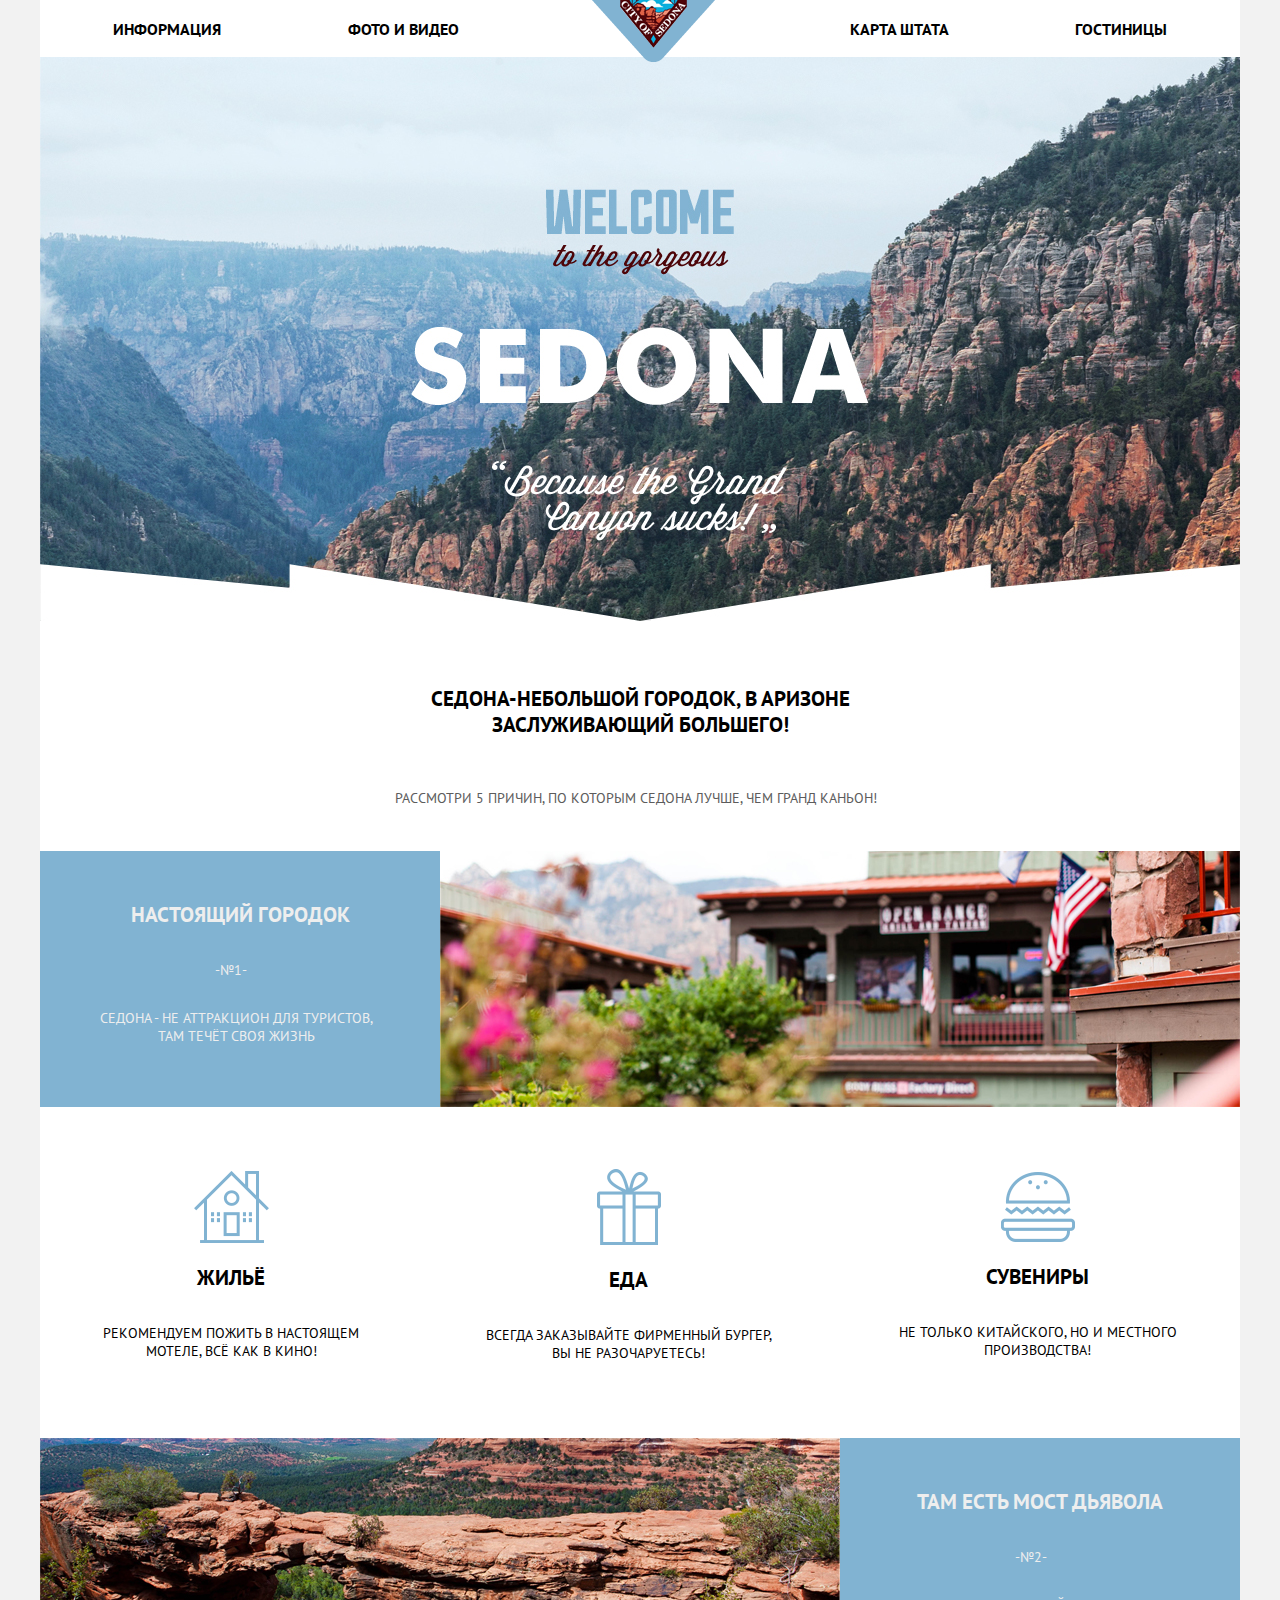
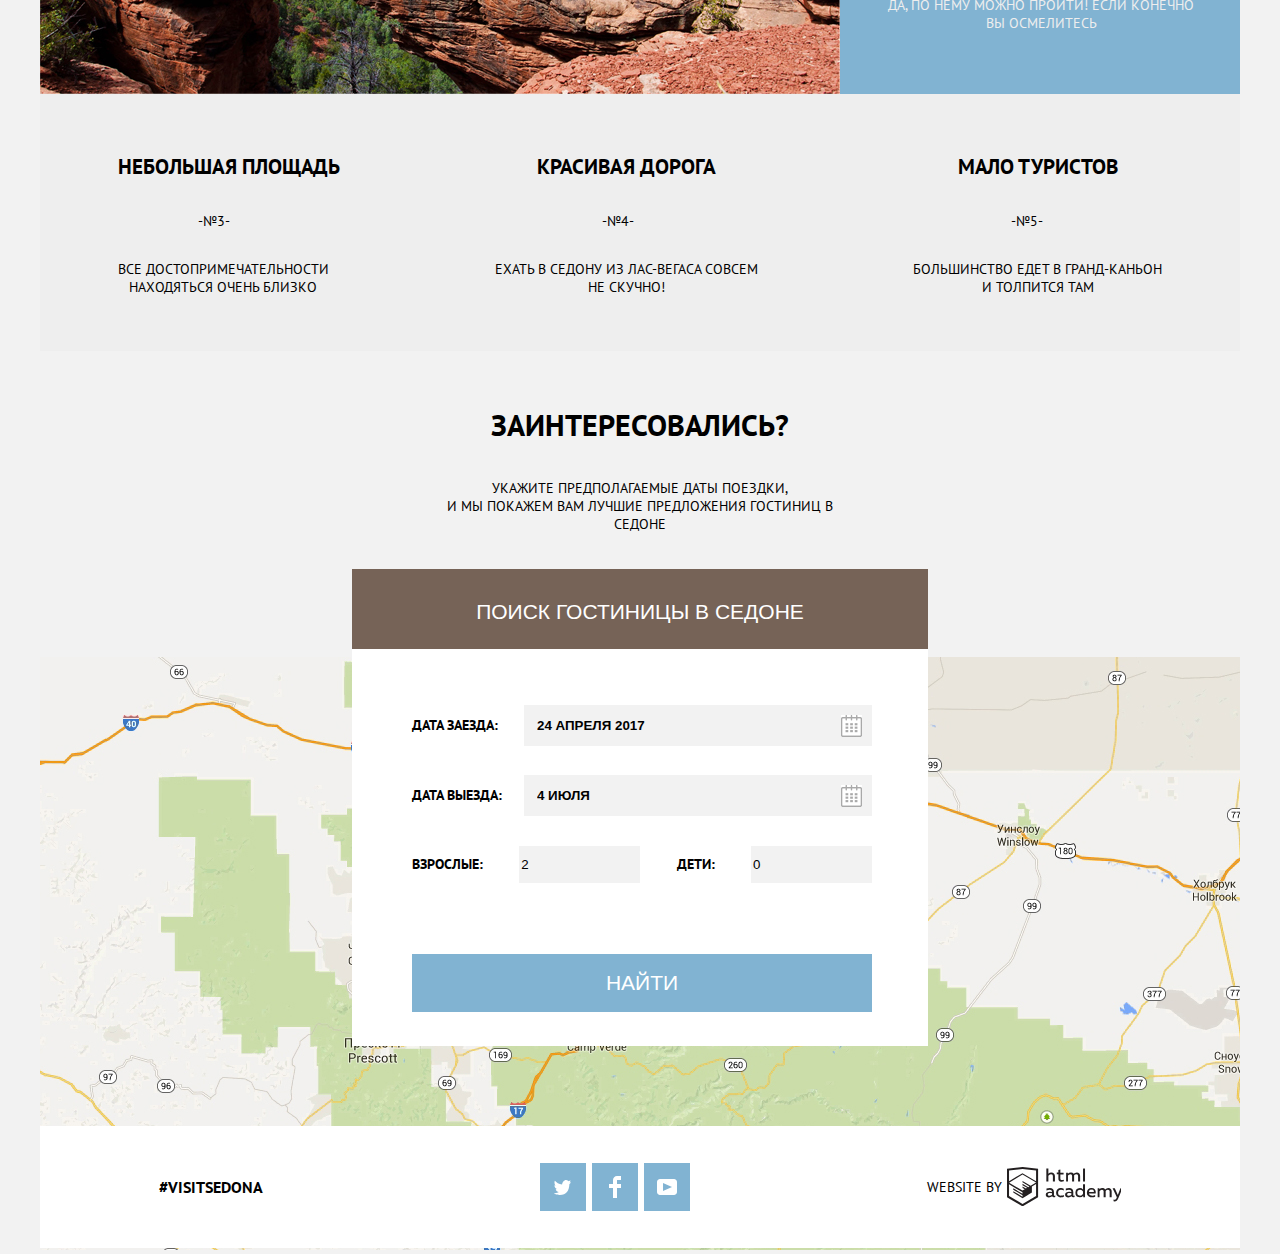
==== commit d06af37d: "изменения" ====
--- a/index.html
+++ b/index.html
@@ -133,35 +133,65 @@
 				<ul class="footer-social">
 					<li>
 						<a class="social-button-tw" href="#">
-							<img src="img/t.jpg" width="46" height="48" alt="Twitter">
+							<span class="visually-hidden">Twitter</span>
+							<svg id="Layer_1" xmlns="http://www.w3.org/2000/svg" xmlns:xlink="http://www.w3.org/1999/xlink" x="0px" y="0px" width="17px"
+							 height="15px" viewBox="0 0 17 15" enable-background="new 0 0 17 15">
+								<path fill="#FFFFFF" d="M10.95,0.144c1.685-0.496,2.984,0.27,3.577,1.179c0.673-0.231,1.331-0.481,2.011-0.708
+										   c-0.004,0.861-0.522,1.513-0.857,1.768c0.685,0.17,1.304-0.491,1.304-0.491c-0.169,1-1.006,1.788-1.563,2.024
+										   c-0.231,6.75-3.175,11.217-10.077,11.082c-0.522,0,0.075,0-0.446,0c-0.41,0-4.164-0.46-4.898-1.887
+										   c2.271,0.196,3.893-0.422,4.693-1.177c-0.96-0.3-2.679-0.477-2.979-2.95C2.064,9.09,2.279,9.212,2.905,9.103
+										   C1.705,8.247,0.374,7.53,0.448,5.33c0.285,0.328,1.067,0.536,1.34,0.472c-0.703-0.241-1.97-3.36-0.894-4.952
+										   c1.818,1.854,3.735,3.606,7.152,3.773C8.254,2.33,9.183,0.793,10.95,0.144z" />
+							</svg>
 						</a>
 					</li>
 					<li>
 						<a class="social-button-fb" href="#">
-							<img src="img/fb-icon.jpg" width="46" height="48" alt="Facebook">
+							<span class="visually-hidden">Facebook</span>
+							<svg id="Layer_2" xmlns="http://www.w3.org/2000/svg" xmlns:xlink="http://www.w3.org/1999/xlink" x="0px" y="0px" width="12px"
+							 height="22px" viewBox="0 0 12 22" enable-background="new 0 0 12 22">
+								<path fill="#FFFFFF" d="M12,4V0H8C5.791,0,4,1.791,4,4v4H0v4h4v10h4V12h4V8H8V4H12z" />
+							</svg>
 						</a>
 					</li>
 					<li>
 						<a class="social-button-yt" href="#">
-							<img src="img/youtube.jpg" width="46" height="48" alt="Youtube">
+							<span class="visually-hidden">Youtube</span>
+							<svg id="Layer_1" xmlns="http://www.w3.org/2000/svg" xmlns:xlink="http://www.w3.org/1999/xlink" x="0px" y="0px" width="20px"
+							 height="16px" viewBox="0 0 20 16" enable-background="new 0 0 20 16">
+								<path fill="#FFFFFF" d="M17,0H3C1.35,0,0,1.35,0,3v10c0,1.65,1.35,3,3,3h14c1.65,0,3-1.35,3-3V3C20,1.35,18.65,0,17,0z
+								M6.027,11.998V4.002L15.014,8L6.027,11.998z" />
+							</svg>
 						</a>
 					</li>
 				</ul>
 				<div class="htmlacademy">
-					WEBSITE BY
-					<a href="https://htmlacademy.ru">
-						<svg xmlns="http://www.w3.org/2000/svg" xmlns:xlink="http://www.w3.org/1999/xlink" width="115" height="41" viewBox="0 0 115 41">
-							<metadata>
-								<?xpacket begin="﻿" id="W5M0MpCehiHzreSzNTczkc9d"?>
-									<x:xmpmeta xmlns:x="adobe:ns:meta/" x:xmptk="Adobe XMP Core 5.6-c142 79.160924, 2017/07/13-01:06:39        ">
-										<rdf:RDF xmlns:rdf="http://www.w3.org/1999/02/22-rdf-syntax-ns#">
-											<rdf:Description rdf:about="" />
-										</rdf:RDF>
-									</x:xmpmeta>
-									<?xpacket end="w"?>
-							</metadata>
-							<image id="logo_name" width="115" height="41" xlink:href="[data-uri]"
-							/>
+					<b>WEBSITE BY</b>
+					<a class="logotyp" href="https://htmlacademy.ru">
+						<svg id="Layer_1" data-name="Layer 1" xmlns="http://www.w3.org/2000/svg" viewBox="0 0 113 39">
+							<path d="M401.93,351.51a2.07,2.07,0,0,0,.58-0.11v1.4a3.41,3.41,0,0,1-1.24.22,1.75,1.75,0,0,1-1.75-1,5.08,5.08,0,0,1-3.3,1.13c-1.59,0-3.06-.87-3.06-2.68,0-2.24,2.08-2.93,3.9-2.93a11.63,11.63,0,0,1,2.28.26v-0.31c0-1.09-.8-1.86-2.3-1.86a7.79,7.79,0,0,0-3.15.67v-1.79a10.72,10.72,0,0,1,3.35-.58c2.48,0,4,1.18,4,3.83v3.14A0.57,0.57,0,0,0,401.93,351.51Zm-6.76-1.19a1.42,1.42,0,0,0,1.64,1.29,3.56,3.56,0,0,0,2.53-1V349.1a10.21,10.21,0,0,0-1.9-.22C396.34,348.89,395.17,349.23,395.17,350.33Z"
+							 transform="translate(-355.09 -323.29)" fill="#231f20" />
+							<path d="M408.15,343.91a5.29,5.29,0,0,1,2.7.67v1.79a4.28,4.28,0,0,0-2.42-.73,2.89,2.89,0,1,0,0,5.76,5.26,5.26,0,0,0,2.55-.67v1.8a6.58,6.58,0,0,1-2.9.6,4.42,4.42,0,0,1-4.72-4.54A4.54,4.54,0,0,1,408.15,343.91Z"
+							 transform="translate(-355.09 -323.29)" fill="#231f20" />
+							<path d="M420.93,351.51a2.07,2.07,0,0,0,.58-0.11v1.4a3.41,3.41,0,0,1-1.24.22,1.75,1.75,0,0,1-1.75-1,5.08,5.08,0,0,1-3.3,1.13c-1.59,0-3.06-.87-3.06-2.68,0-2.24,2.08-2.93,3.9-2.93a11.63,11.63,0,0,1,2.28.26v-0.31c0-1.09-.8-1.86-2.3-1.86a7.79,7.79,0,0,0-3.15.67v-1.79a10.72,10.72,0,0,1,3.35-.58c2.48,0,4,1.18,4,3.83v3.14A0.57,0.57,0,0,0,420.93,351.51Zm-6.76-1.19a1.42,1.42,0,0,0,1.64,1.29,3.56,3.56,0,0,0,2.53-1V349.1a10.21,10.21,0,0,0-1.9-.22C415.33,348.89,414.17,349.23,414.17,350.33Z"
+							 transform="translate(-355.09 -323.29)" fill="#231f20" />
+							<path d="M431.76,340.14V352.9H430v-1.39a4.07,4.07,0,0,1-3.35,1.62,4.62,4.62,0,0,1,0-9.22,4,4,0,0,1,3.15,1.37v-5.14h2ZM427,345.62a2.9,2.9,0,0,0,0,5.8,3,3,0,0,0,2.79-1.84v-2.13A3.06,3.06,0,0,0,427,345.62Z"
+							 transform="translate(-355.09 -323.29)" fill="#231f20" />
+							<path d="M438.08,343.91c3.48,0,4.68,2.81,4.12,5.34h-6.58c0.22,1.57,1.75,2.22,3.35,2.22a6.41,6.41,0,0,0,2.77-.62v1.68a7.5,7.5,0,0,1-3.14.6c-2.68,0-5-1.53-5-4.61A4.39,4.39,0,0,1,438.08,343.91Zm0.09,1.62a2.39,2.39,0,0,0-2.57,2.26h4.85A2.06,2.06,0,0,0,438.17,345.53Z"
+							 transform="translate(-355.09 -323.29)" fill="#231f20" />
+							<path d="M444.19,352.9v-8.75h1.73v1.09a4,4,0,0,1,2.92-1.33,3,3,0,0,1,2.73,1.4,4.33,4.33,0,0,1,3.06-1.4,3.21,3.21,0,0,1,3.32,3.52v5.47h-2v-5.41a1.67,1.67,0,0,0-1.73-1.84,2.94,2.94,0,0,0-2.17,1.18c0,0.2,0,.4,0,0.6v5.47h-2v-5.41a1.67,1.67,0,0,0-1.73-1.84,3.11,3.11,0,0,0-2.32,1.35v5.91h-2Z"
+							 transform="translate(-355.09 -323.29)" fill="#231f20" />
+							<path d="M466.56,344.15h2l-4.1,9.93c-0.95,2.28-2.19,3-3.52,3a5,5,0,0,1-1.15-.15v-1.66a3,3,0,0,0,.89.13c0.95,0,1.66-.67,2.17-2l0.18-.44-4.16-8.82H461l3,6.6Z"
+							 transform="translate(-355.09 -323.29)" fill="#231f20" />
+							<path d="M395.75,324.82v5a4,4,0,0,1,2.83-1.2,3.41,3.41,0,0,1,3.61,3.57v5.41h-2v-5.16a1.9,1.9,0,0,0-2-2.1,3.08,3.08,0,0,0-2.44,1.46v5.8h-2V324.82h2Z"
+							 transform="translate(-355.09 -323.29)" fill="#231f20" />
+							<path d="M407.52,325.71v3.12h3.17v1.71h-3.17v4c0,1.15.53,1.53,1.66,1.53a4.71,4.71,0,0,0,1.77-.35v1.68a7.14,7.14,0,0,1-2.35.38,2.68,2.68,0,0,1-3-2.88v-4.38H404v-1.71h1.57v-2.64Z"
+							 transform="translate(-355.09 -323.29)" fill="#231f20" />
+							<path d="M413.19,337.58v-8.75h1.73v1.09a4,4,0,0,1,2.92-1.33,3,3,0,0,1,2.73,1.4,4.33,4.33,0,0,1,3.06-1.4,3.21,3.21,0,0,1,3.32,3.52v5.47h-2v-5.41a1.67,1.67,0,0,0-1.73-1.84,2.94,2.94,0,0,0-2.17,1.18c0,0.2,0,.4,0,0.6v5.47h-2v-5.41a1.67,1.67,0,0,0-1.73-1.84,3.11,3.11,0,0,0-2.32,1.35v5.91h-2Z"
+							 transform="translate(-355.09 -323.29)" fill="#231f20" />
+							<rect x="74.72" y="1.52" width="1.95" height="12.76" fill="#231f20" />
+							<path d="M370.53,323.31l-0.16,0-15.28,1.6v28L370.37,362l15.28-9.09v-28Zm13.12,28.45-13.28,7.9-13.28-7.9V340.28l13.22,7.87,0,1.43-9.07-5.4v1.38l9.11,5.47,0,1.46-9.1-5.42v1.38l9.11,5.47h0l9.19-5.5v-1.39h0v-4.52l4.1-2.45v11.67Zm0-13.16L380,340.74h0l-1.68,1-8-4.76v1.38l6.84,4.07-0.06,0-0.15.09-1,.57-5.64-3.36v1.38l4.45,2.65-1.05.7,0,0-3.36-2v1.38l2.21,1.3-2.25,1.35-13.16-7.82,13.17-7.92h0Zm0-1.39-13.35-7.87h0l-13.2,7.86v-10.5l13.28-1.39,13.28,1.39v10.51Z"
+							 transform="translate(-355.09 -323.29)" fill="#231f20" />
 						</svg>
 					</a>
 				</div>
--- a/css/style.css
+++ b/css/style.css
@@ -35,6 +35,11 @@
 h1 {
     font-size: 30px;
 }
+b {
+    font-size: 14px;
+    text-transform: uppercase;
+    font-weight: normal;
+}
 .main-navigation {
     display: flex;
     background: #ffffff;
@@ -291,39 +296,9 @@
     align-items: baseline;
     justify-content: space-between;
 }
-.main-footer {
-    display: flex;
-    justify-content: space-around;
-    align-items: center;
-    height: 122px;
-    background: #ffffff;
-    position: absolute;
-    width: 1200px;
-}
-.footer-social {
-    display: flex;
-    width: 150px;
-    justify-content: space-between;
-    
-}
-.filters {
-    display: flex;
-    background-image: url("../img/filter-background.jpg");
-    width: 1200px;
-    height: 220px;
-    color: #eeeeee;
-}
-.filters .filters-features {
-    display: flex;
-    justify-content: space-around;
-    width: 600px;
-}
-.filter-infrastructure ul {
-    padding: 0;
-} 
-.filter-type-of-housing ul {
-    padding: 0;
-}
+
+
+
 
 .search-range {
     display: block;
@@ -605,15 +580,81 @@
 .search {
     text-align: center;
 }
-.htmlacademy a:hover {
-    stroke: #81b3d2;
+.main-footer {
+    display: flex;
+    justify-content: space-around;
+    align-items: center;
+    height: 122px;
+    background: #ffffff;
+    position: absolute;
+    width: 1200px;
+}
+.logotyp:hover path,
+.logotyp:focus path  {
     fill: #81b3d2;
 }
+.logotyp:active path {
+    fill: #bdbbbc;
+}
+.logotyp {
+    width: 115px;
+    height: 41px;
+}
+.htmlacademy {
+    display: flex;
+    justify-content: space-between;
+    align-items: center;
+    width: 195px;
+}
+.footer-social {
+    display: flex;
+    justify-content: space-between;
+    width: 150px;
+    
+}
+.social-button-tw,
+.social-button-fb,
+.social-button-yt {
+    display: flex;
+    width: 46px;
+    height: 48px;
+    background-color: #81b3d2;
+    align-items: center;
+    justify-content: center;
+}
 .social-button-tw:hover,
-.social-button-tw:focus,
+.social-button-tw:focus, 
 .social-button-fb:hover,
 .social-button-fb:focus,
 .social-button-yt:hover,
-.social-button-yt:hover {
-
-}
+.social-button-yt:focus{
+    background-color: #669ec0;
+}
+.social-button-tw:active,
+.social-button-fb:active,
+.social-button-yt:active {
+    background-color:#5496bd;
+}
+.social-button-tw:active path,
+.social-button-fb:active path,
+.social-button-yt:active path {
+    fill: #88b6d1;
+}
+.filters {
+    display: flex;
+    background-image: url("../img/filter-background.jpg");
+    width: 1200px;
+    height: 220px;
+    color: #eeeeee;
+}
+.filters .filters-features {
+    display: flex;
+    justify-content: space-around;
+    width: 600px;
+}
+
+.filter-infrastructure li:nth-child(1)::before {
+    content: "";
+    position: absolute;
+    
+}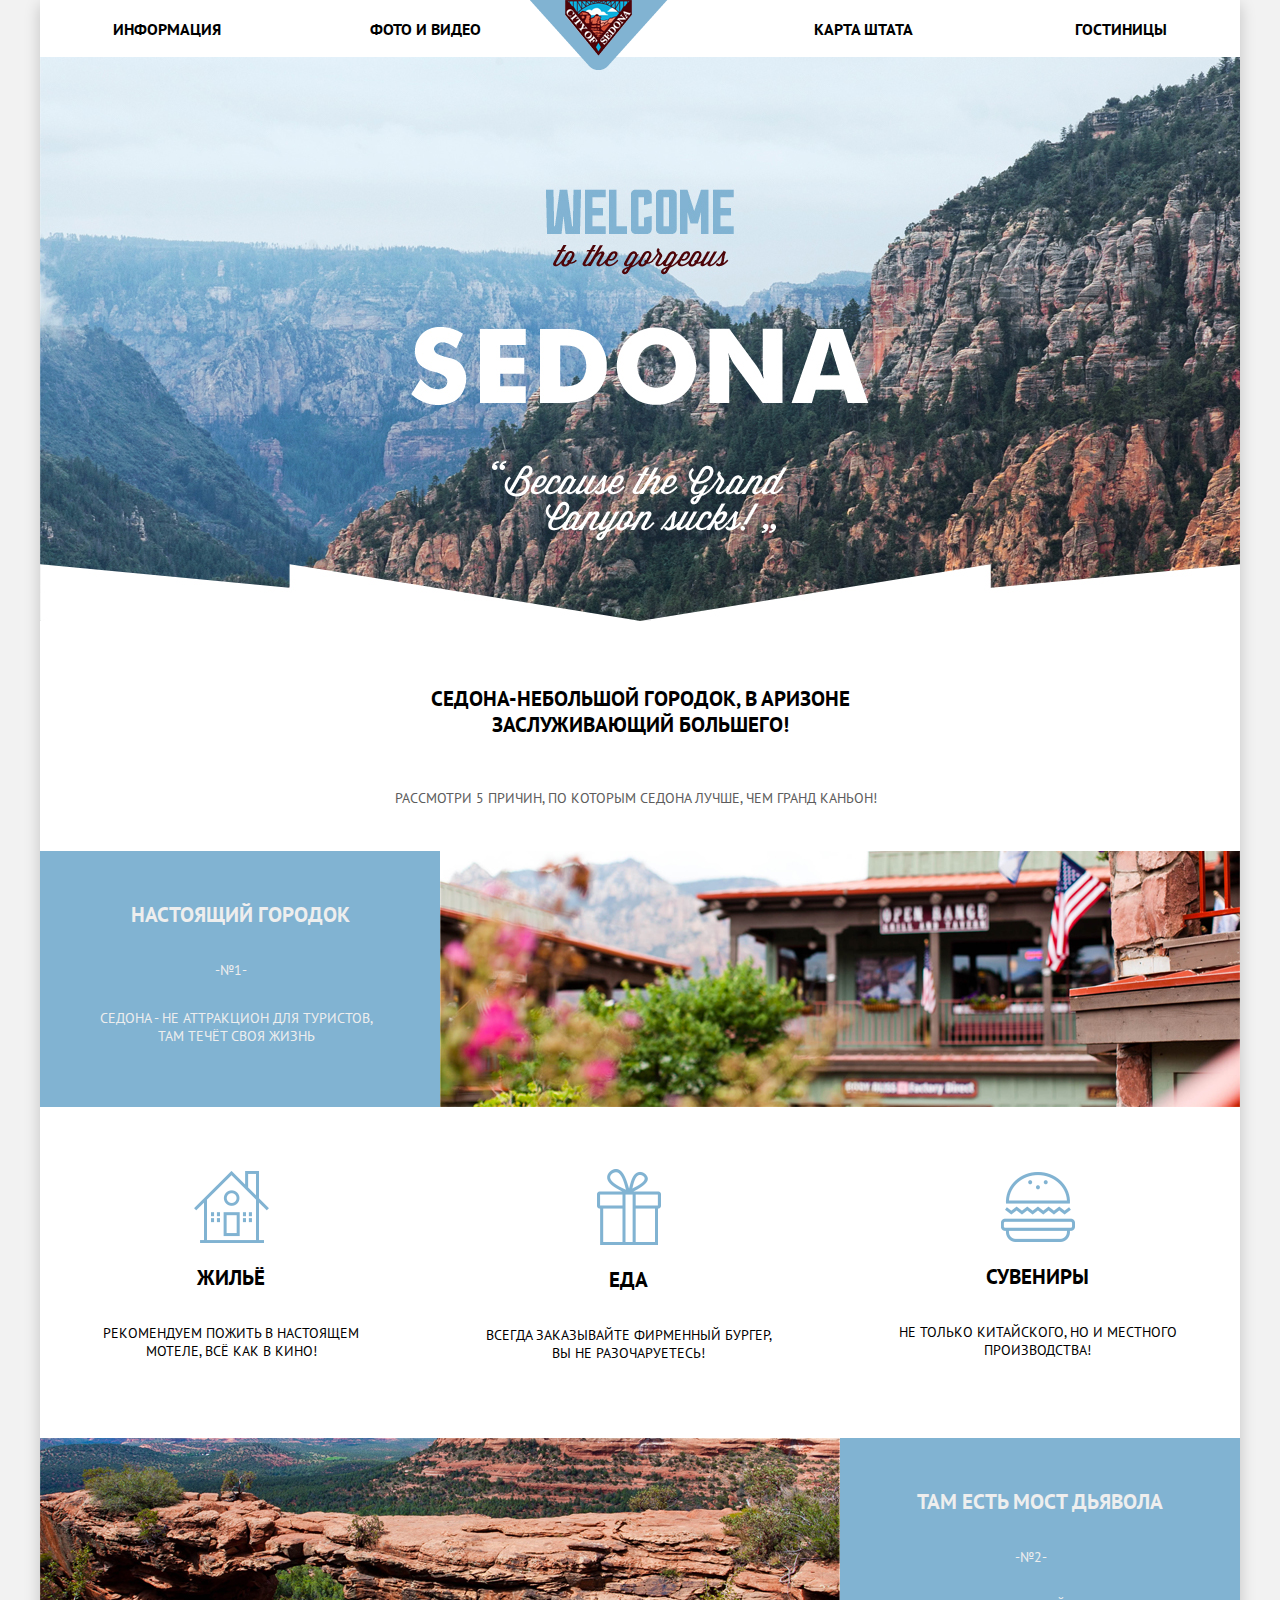
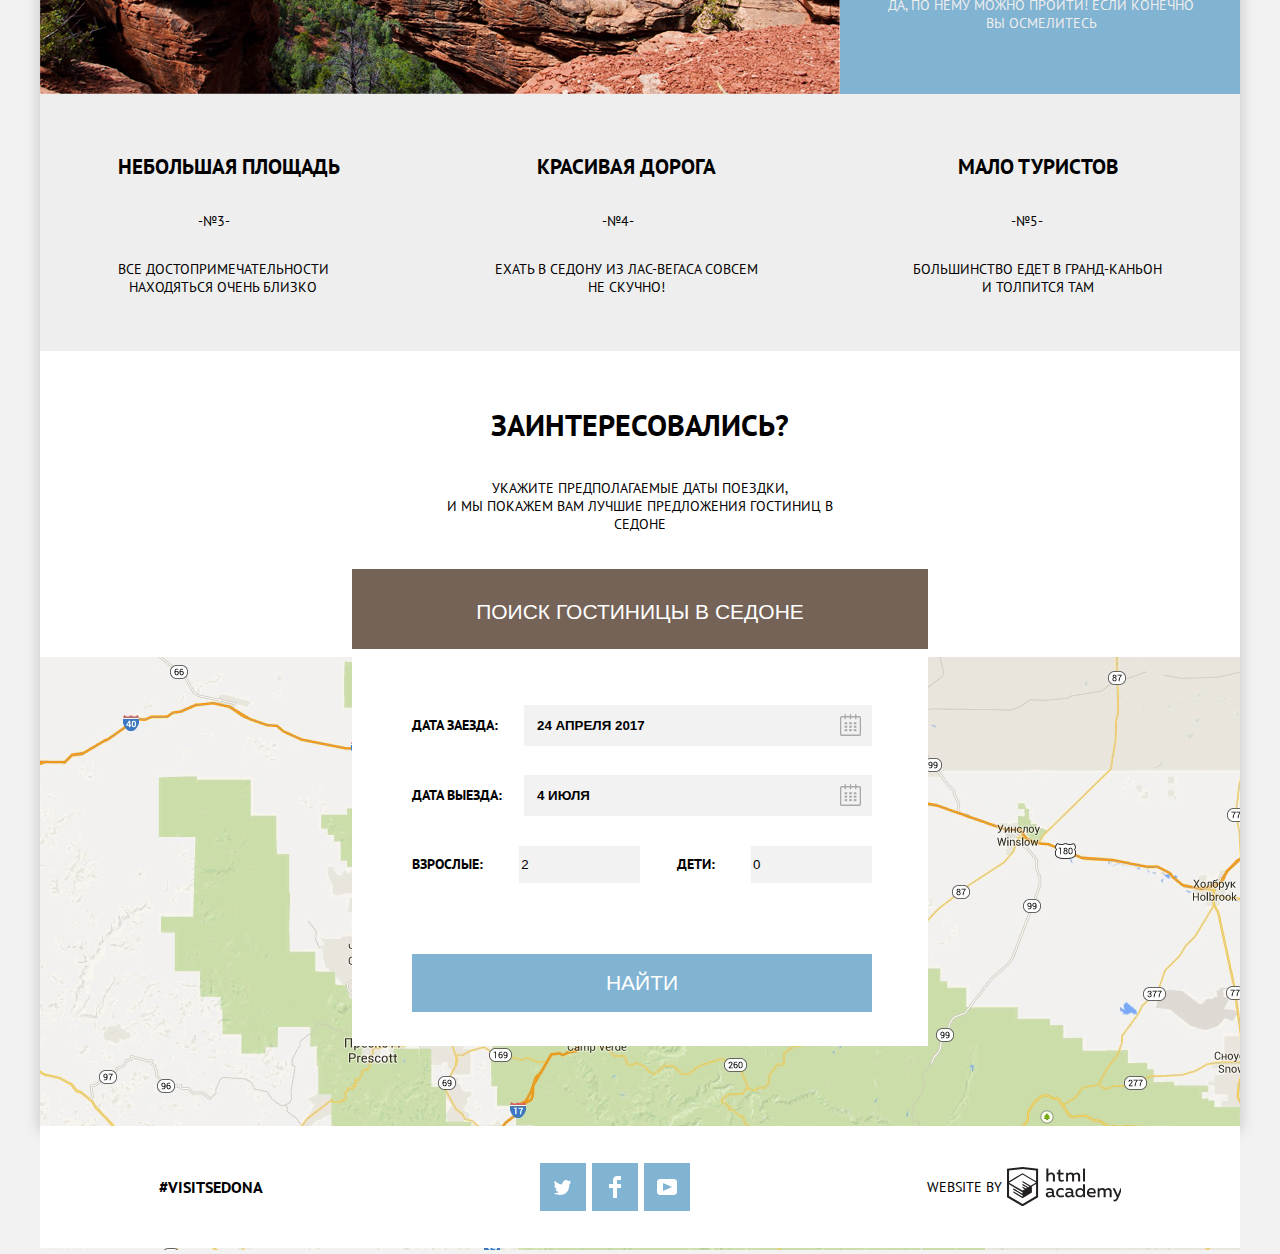
==== commit fd85a09f: "исправления" ====
--- a/index.html
+++ b/index.html
@@ -14,14 +14,28 @@
 	<div class="wrapper">
 		<header class="main-header">
 			<nav class="main-navigation">
-				<a class="main-header-logo">
-					<img src="img/logotyp.png" width="138" height="70" alt="Логотип Седона">
-				</a>
-				<a class="info" href="#">Информация</a>
-				<a class="photo" href="#">Фото и видео</a>
-				<a class="map" href="#">Карта штата</a>
-				<a class="hotels" href="#">Гостиницы</a>
+				<ul class="site-navigation">
+					<div class="left">
+						<li class="navigation-item">
+							<a class="info" href="#">Информация</a>
+						</li>
+						<li class="navigation-item">
+							<a class="photo" href="#">Фото и видео</a>
+						</li>
+					</div>
+					<div class="right">
+						<li class="navigation-item">
+							<a class="map" href="#">Карта штата</a>
+						</li>
+						<li class="navigation-item">
+							<a class="hotels" href="#">Гостиницы</a>
+						</li>
+					</div>
+				</ul>
 			</nav>
+			<a class="main-header-logo">
+				<img src="img/logotyp.png" width="138" height="70" alt="Логотип Седона">
+			</a>
 
 		</header>
 		<main class="container">
@@ -108,10 +122,50 @@
 							<p>
 								<label for="entry">Дата заезда:</label>
 								<input name="textfield" type="text" id="entry" value="24 апреля 2017">
+								<svg id="entry" xmlns="http://www.w3.org/2000/svg" xmlns:xlink="http://www.w3.org/1999/xlink" x="0px" y="0px" width="21px"
+								 height="22px" viewBox="0 0 21 22" enable-background="new 0 0 21 22" xml:space="preserve" fill="#a9a9a9">
+									<path d="M19.251,2.025h-2.845V0.648c0-0.381-0.294-0.689-0.656-0.689c-0.363,0-0.656,0.308-0.656,0.689v1.377h-3.938V0.648
+		c0-0.381-0.294-0.689-0.655-0.689c-0.363,0-0.657,0.308-0.657,0.689v1.377H5.906V0.648c0-0.381-0.294-0.689-0.656-0.689
+		c-0.363,0-0.657,0.308-0.657,0.689v1.377H1.75C0.784,2.025,0,2.847,0,3.862v16.302C0,21.179,0.784,22,1.75,22h17.501
+		C20.217,22,21,21.179,21,20.164V3.862C21,2.847,20.217,2.025,19.251,2.025z M19.688,20.164c0,0.253-0.195,0.459-0.437,0.459H1.75
+		c-0.241,0-0.438-0.206-0.438-0.459V3.862c0-0.253,0.196-0.459,0.438-0.459h2.844v1.378c0,0.381,0.294,0.689,0.657,0.689
+		c0.362,0,0.656-0.308,0.656-0.689V3.403h3.938v1.378c0,0.381,0.294,0.689,0.657,0.689c0.361,0,0.655-0.308,0.655-0.689V3.403h3.938
+		v1.378c0,0.381,0.293,0.689,0.656,0.689c0.362,0,0.656-0.308,0.656-0.689V3.403h2.845c0.241,0,0.437,0.206,0.437,0.459V20.164z"
+									/>
+									<rect x="4.594" y="8.225" width="2.625" height="2.066" />
+									<rect x="4.594" y="11.668" width="2.625" height="2.067" />
+									<rect x="4.594" y="15.112" width="2.625" height="2.066" />
+									<rect x="9.188" y="15.112" width="2.625" height="2.066" />
+									<rect x="9.188" y="11.668" width="2.625" height="2.067" />
+									<rect x="9.188" y="8.225" width="2.625" height="2.066" />
+									<rect x="13.781" y="15.112" width="2.625" height="2.066" />
+									<rect x="13.781" y="11.668" width="2.625" height="2.067" />
+									<rect x="13.781" y="8.225" width="2.625" height="2.066" />
+								</svg>
 							</p>
 							<p>
 								<label for="departure">Дата выезда:</label>
 								<input name="textfield" type="text" id="departure" value="4 июля">
+								<svg id="departure" xmlns="http://www.w3.org/2000/svg" xmlns:xlink="http://www.w3.org/1999/xlink" x="0px" y="0px" width="21px"
+								 height="22px" viewBox="0 0 21 22" enable-background="new 0 0 21 22" xml:space="preserve" fill="#a9a9a9">
+									<path d="M19.251,2.025h-2.845V0.648c0-0.381-0.294-0.689-0.656-0.689c-0.363,0-0.656,0.308-0.656,0.689v1.377h-3.938V0.648
+		c0-0.381-0.294-0.689-0.655-0.689c-0.363,0-0.657,0.308-0.657,0.689v1.377H5.906V0.648c0-0.381-0.294-0.689-0.656-0.689
+		c-0.363,0-0.657,0.308-0.657,0.689v1.377H1.75C0.784,2.025,0,2.847,0,3.862v16.302C0,21.179,0.784,22,1.75,22h17.501
+		C20.217,22,21,21.179,21,20.164V3.862C21,2.847,20.217,2.025,19.251,2.025z M19.688,20.164c0,0.253-0.195,0.459-0.437,0.459H1.75
+		c-0.241,0-0.438-0.206-0.438-0.459V3.862c0-0.253,0.196-0.459,0.438-0.459h2.844v1.378c0,0.381,0.294,0.689,0.657,0.689
+		c0.362,0,0.656-0.308,0.656-0.689V3.403h3.938v1.378c0,0.381,0.294,0.689,0.657,0.689c0.361,0,0.655-0.308,0.655-0.689V3.403h3.938
+		v1.378c0,0.381,0.293,0.689,0.656,0.689c0.362,0,0.656-0.308,0.656-0.689V3.403h2.845c0.241,0,0.437,0.206,0.437,0.459V20.164z"
+									/>
+									<rect x="4.594" y="8.225" width="2.625" height="2.066" />
+									<rect x="4.594" y="11.668" width="2.625" height="2.067" />
+									<rect x="4.594" y="15.112" width="2.625" height="2.066" />
+									<rect x="9.188" y="15.112" width="2.625" height="2.066" />
+									<rect x="9.188" y="11.668" width="2.625" height="2.067" />
+									<rect x="9.188" y="8.225" width="2.625" height="2.066" />
+									<rect x="13.781" y="15.112" width="2.625" height="2.066" />
+									<rect x="13.781" y="11.668" width="2.625" height="2.067" />
+									<rect x="13.781" y="8.225" width="2.625" height="2.066" />
+								</svg>
 							</p>
 							<p>
 								<label for="adults">Взрослые:</label>
--- a/css/style.css
+++ b/css/style.css
@@ -7,9 +7,87 @@
 }
 .wrapper {
     width: 1200px;
+    padding: 0;
     margin: 0 auto;
-    box-shadow: rgba(0,1,1,0.2);
-}
+    box-shadow: 0 5px 15px rgba(0,1,1,0.2);
+    background-color: #ffffff;
+}
+.main-navigation {
+    display: flex;
+    position: relative;
+    line-height: 26px;
+    font-weight: 700;
+   
+    background-color: #ffffff;
+    
+    height: 57px;
+    align-items: center;
+    font-weight: bold;
+    width: 1200px;
+    }
+    
+.main-header-logo {
+    position: absolute;
+    top: 0;
+    left: 530px;
+     width: 138px;
+    height: 70px;
+}
+.site-navigation {
+    display: flex;
+    margin: 0;
+    padding: 0;
+    list-style: none;
+    width: 1200px;
+    }
+.site-navigation .left {
+    display: flex;
+    justify-content: flex-start;
+    align-items: center;
+    width: 50%;
+} 
+.site-navigation .right {
+    display: flex;
+    justify-content: flex-end;
+    width: 50%;
+}
+.navigation-item .photo {
+    margin-left: 149px;
+    text-decoration: none;
+    color: #000000;
+}    
+.navigation-item .map {
+    margin-right: 162px;
+    text-decoration: none;
+    color: #000000;
+}
+.main-navigation .info {
+    margin-left: 73px;
+    text-decoration: none;
+    color: #000000;   
+}
+.main-navigation .hotels {
+    margin-right: 73px;
+    text-decoration: none;
+    color: black;
+}
+.info:hover,
+.info:focus,
+.photo:hover,
+.photo:focus,
+.map:hover,
+.map:focus,
+.hotels:hover,
+.hotels:focus {
+    color: #81b3d2;
+}
+.info:active,
+.photo:active,
+.map:active,
+.hotels:active {
+    color:#b2b2b2;
+}
+
 .visually-hidden {
     position: absolute;
     width: 1px;
@@ -40,37 +118,7 @@
     text-transform: uppercase;
     font-weight: normal;
 }
-.main-navigation {
-    display: flex;
-    background: #ffffff;
-    justify-content: space-between;
-    height: 57px;
-    align-items: center;
-    font-weight: bold;
-    width: 1200px;
-    
-}
-.main-navigation .info{
-    order: -2;
-    padding-left: 73px;
-    text-decoration: none;
-    color: black;
-}
-.main-navigation .photo {
-    order: -1;
-    text-decoration: none;
-    color: black;
-   
-}
-.main-navigation .hotels {
-    padding-right: 73px;
-    text-decoration: none;
-    color: black;
-}
-.main-navigation .map {
-    text-decoration: none;
-    color: black;
-}
+
 h1, h2, p {
     text-transform: uppercase;
 }
@@ -256,8 +304,24 @@
     width: 460px;
     
 }
+ .enter svg#entry{
+    position: absolute;
+    left: 475px;
+    top: 65px;
+}
+.enter svg:hover {
+   fill: #000000;
+}
+.enter svg:active {
+    fill: #81b3d2;
+}
+.enter svg#departure{
+    position: absolute;
+    left: 475px;
+    top: 135px;
+}
 input[type="text"] {
-    background: #f2f2f2 url("../img/calendar.jpg") no-repeat;
+   background: #f2f2f2;
     background-position: 317px;
     width: 333px;
     height: 39px;
@@ -265,6 +329,14 @@
     text-transform: uppercase;
     font-weight: bold;
     
+}
+input[type="text"]:hover {
+    background: #ebebeb;
+}
+input[type="text"]:focus {
+    background: #ffffff;
+    border: 2px solid #e5e5e5;
+    outline: none;
 }
 input[type="number"] {
     background: #f2f2f2;
@@ -296,14 +368,10 @@
     align-items: baseline;
     justify-content: space-between;
 }
-
-
-
-
 .search-range {
     display: block;
     position: relative;
-    left: 210px;
+    left: 382px;
     padding-right: 0;
     width: 325px;
 }
@@ -311,12 +379,13 @@
     text-align: left;
     font-size: 16px;
     text-transform: uppercase;
+    margin-top: 25px;
 }
 input.min-price,
 input.max-price {
     display: block;
     width: 160px;
-    height: 34px;
+    height: 33px;
     background: rgba(0, 0, 0, 0);
     border: #ffffff solid 2px;
     border-collapse: collapse;
@@ -337,7 +406,7 @@
 .scale .slider1 {
     display: block;
     position: absolute;
-    bottom: 98px; 
+    bottom: 88px; 
 }
 .scale .slider2 {
     display: flex;
@@ -345,13 +414,13 @@
     align-items: center;
 }
 .show {
-    margin-top: 25px;
+    margin-top: 22px;
 }
 .transparent {
     display: block;
     margin: 0 auto;
     width: 136px;
-    height: 39px;
+    height: 33px;
     border: #ffffff solid 2px;
     background: rgba(0, 0, 0, 0);
     color: #ffffff;
@@ -644,17 +713,66 @@
     display: flex;
     background-image: url("../img/filter-background.jpg");
     width: 1200px;
-    height: 220px;
+    height: 217px;
     color: #eeeeee;
-}
-.filters .filters-features {
-    display: flex;
-    justify-content: space-around;
-    width: 600px;
-}
-
-.filter-infrastructure li:nth-child(1)::before {
+    justify-content: space-between;
+}
+
+.filters fieldset {
+    margin-right: 0;
+    border: none;
+}
+.filter-form {
+    display: flex;
+    flex-wrap: wrap;
+    margin-left: 73px;
+    }
+.filters-infrastructure,
+.filter-type-of-housing {
+    margin-top: 25px;
+}
+.filters legend {
+    margin-bottom: 23px;
+    font-size: 16px;
+    line-height: 21px;
+    font-weight: 700;
+ }
+.filter-wrapper {
+    position: relative;
+    margin-bottom: 26px;
+}
+.filter-wrapper:last-child {
+    margin-bottom: 0;
+}
+.filters-infrastructure label,
+.filter-type-of-housing label {
+    padding-left: 40px;
+    cursor: pointer;
+} 
+.filter-wrapper input[type="checkbox"] + label::before {
     content: "";
     position: absolute;
-    
-}+    left: 0;
+    width: 23px;
+    height: 23px;
+    background-image: url("../img/checkbox-off.svg");
+    background-repeat: no-repeat;
+    }
+    
+.filter-wrapper input[type="checkbox"]:checked + label::before{
+    content: "";
+    position: absolute;
+    left: 0;
+    width: 26px;
+    height: 23px;
+    background-image: url("../img/checkbox-on.svg");
+    background-repeat: no-repeat;
+    }
+    
+.filter-wrapper input[type="checkbox"]:disabled + label {
+    opacity: 0.3;
+    }
+.filter-wrapper input[type="checkbox"]:hover + label::before,
+.filter-wrapper input[type="checkbox"]:focus + label::before {
+    
+}     